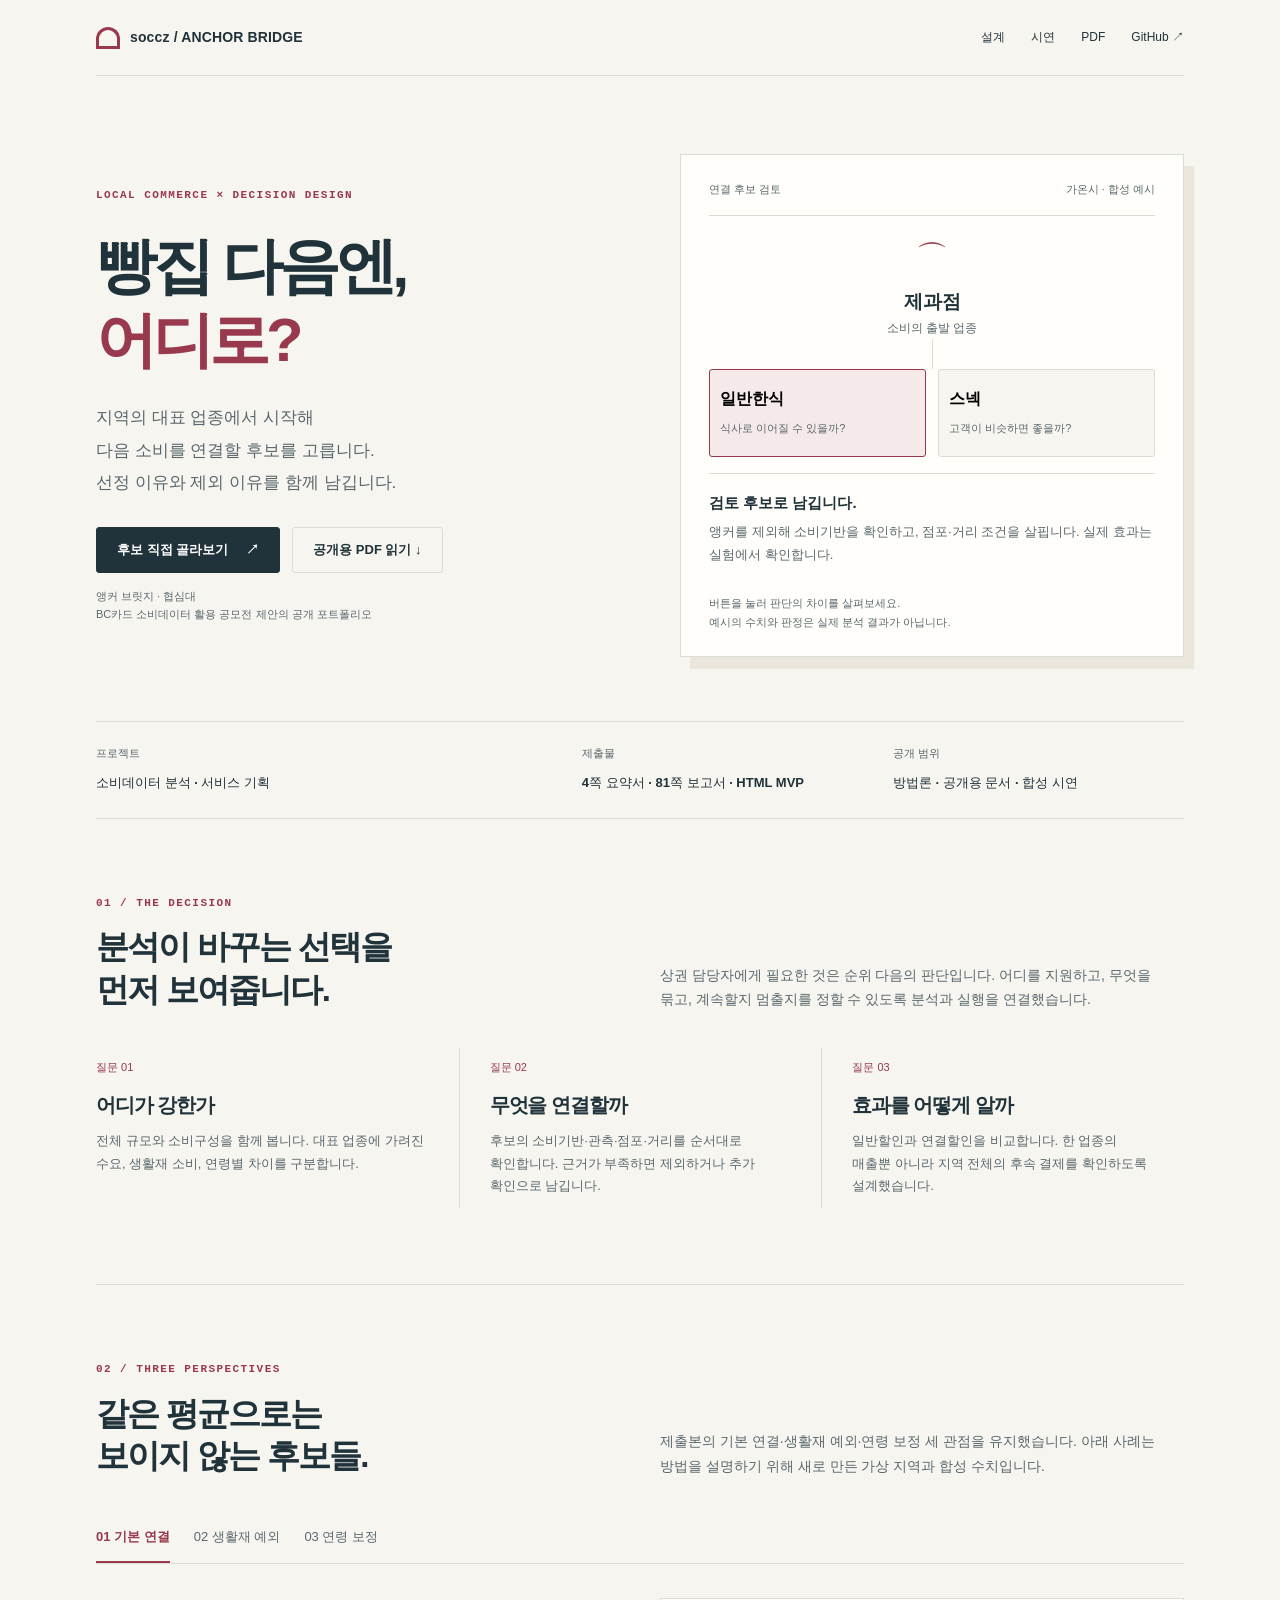
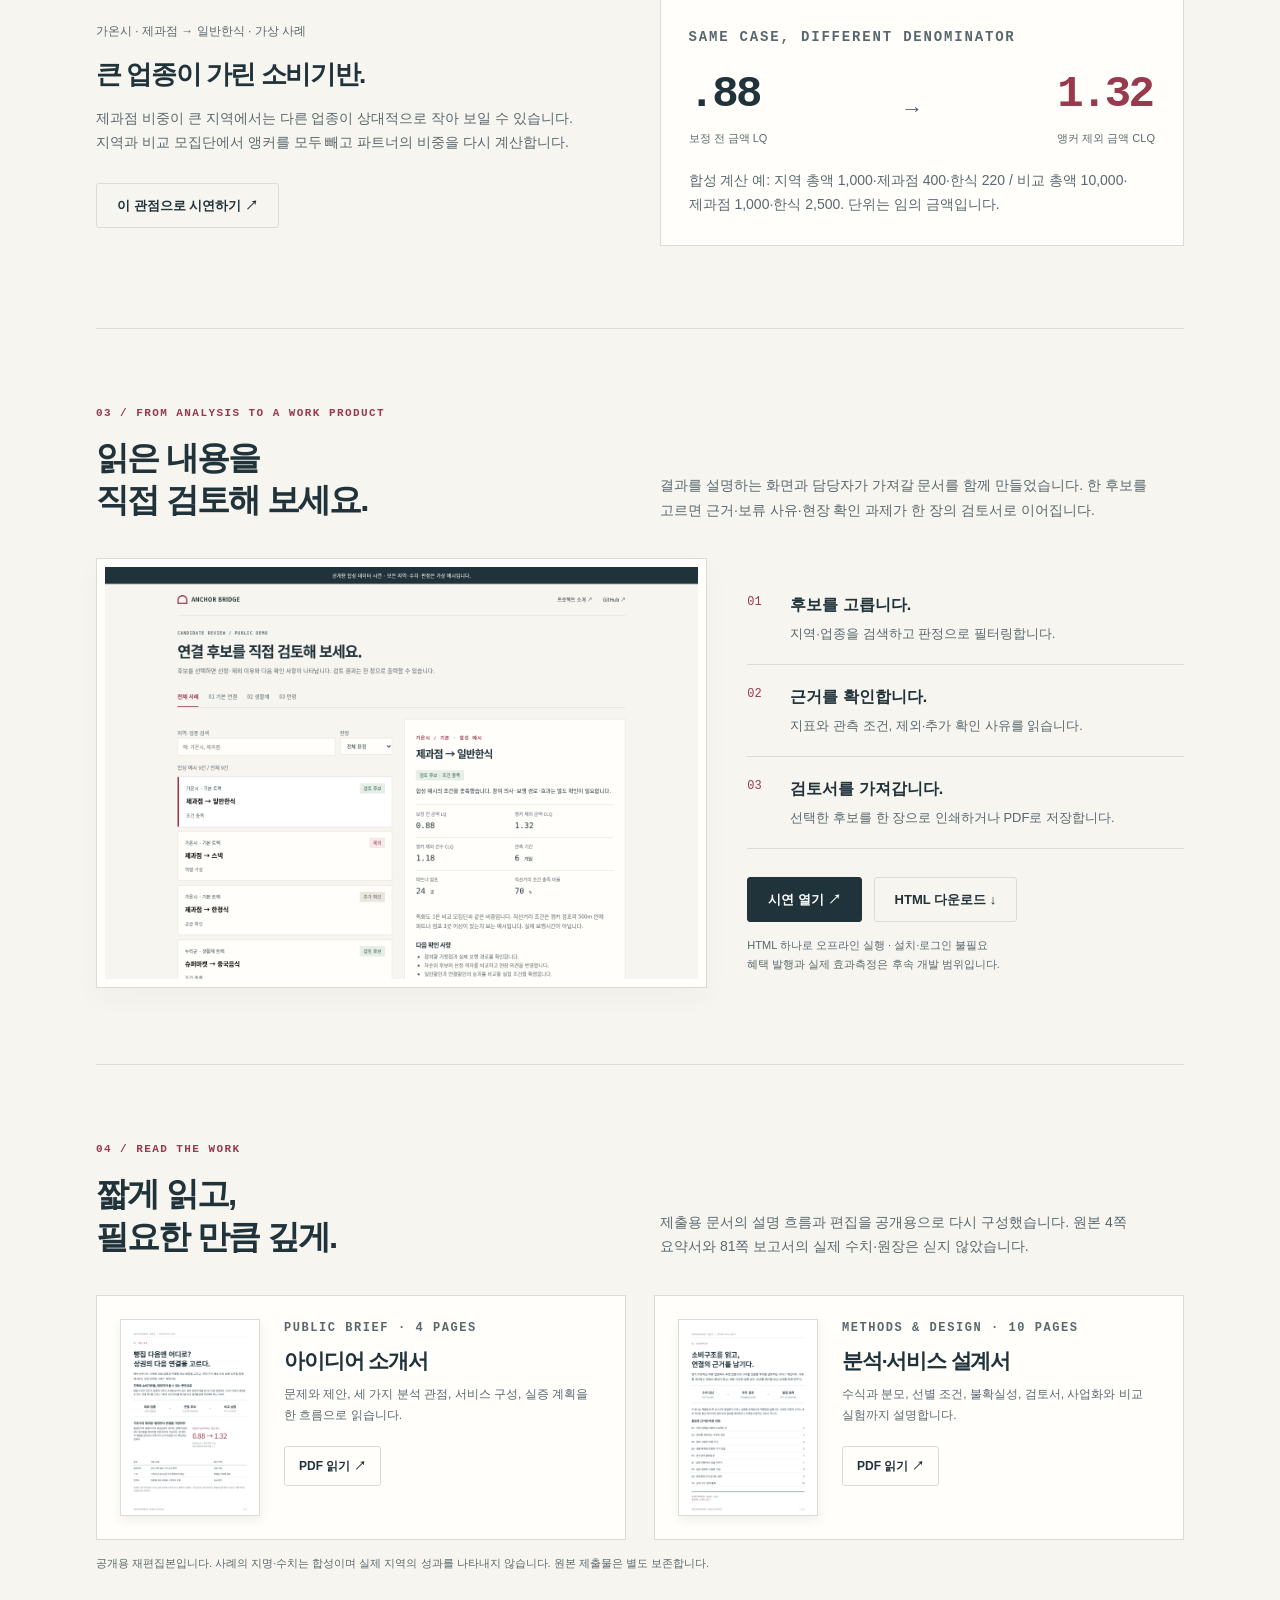
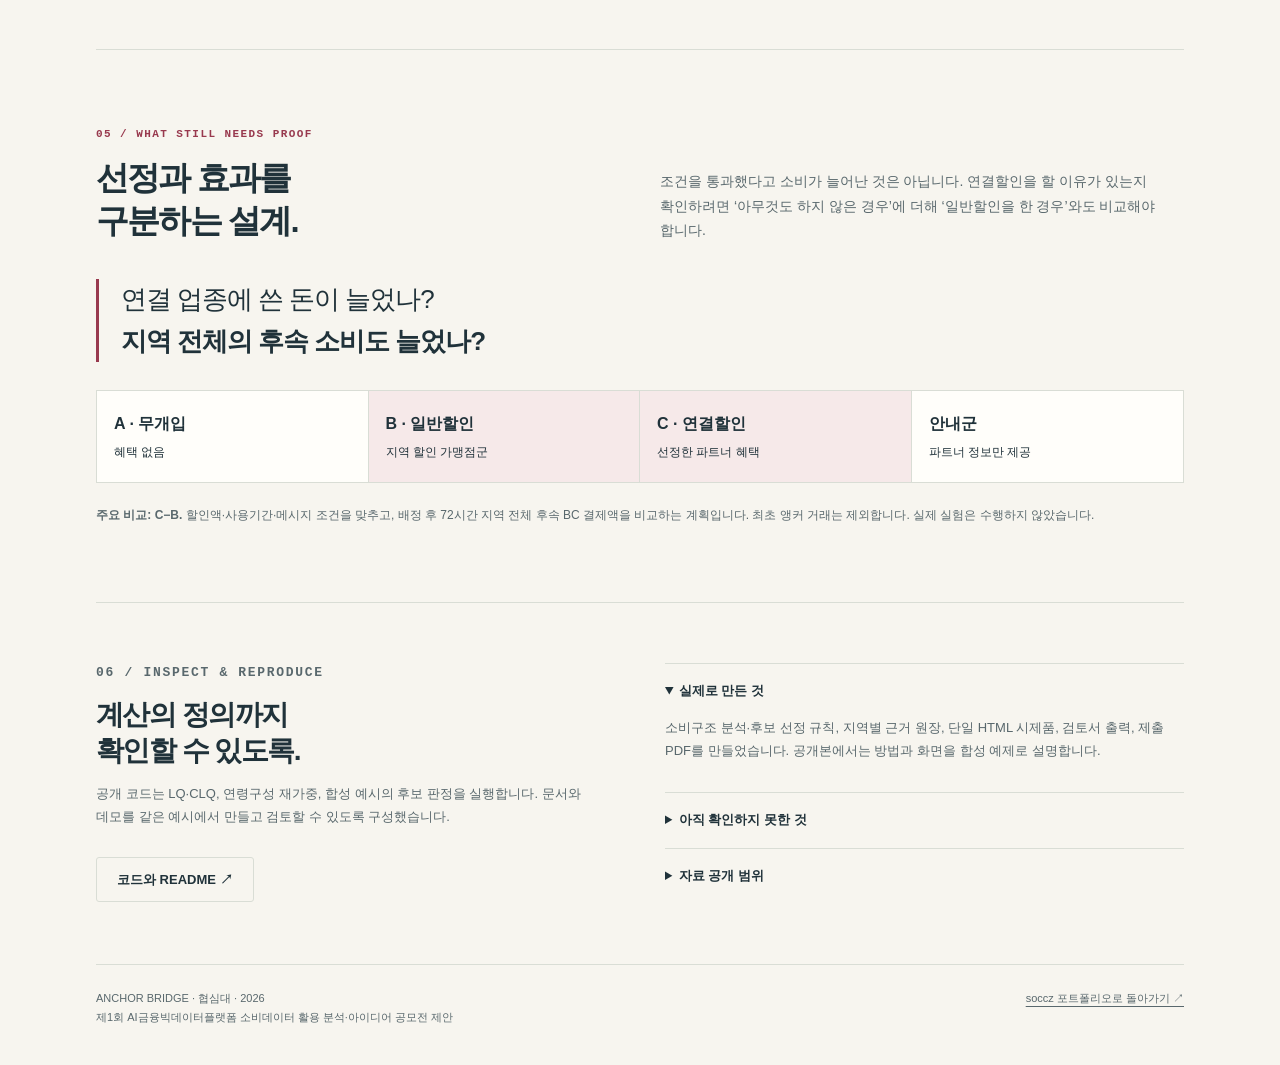
==== site/index.html @ c5832d78 "Publish Anchor Bridge public case study, documents and synthetic demo" ====
<!doctype html>
<html lang="ko"><head><meta charset="utf-8"><meta name="viewport" content="width=device-width,initial-scale=1"><meta name="description" content="앵커 브릿지 — 지역의 소비구조를 연결 후보와 검토 근거로 바꾸는 상권 마케팅 제안. 공개용 PDF, 합성 데이터 시연, 계산 코드를 함께 소개합니다."><meta property="og:title" content="빵집 다음엔 어디로? — 앵커 브릿지"><meta property="og:description" content="어디가 강한지에서, 무엇을 연결할지까지. 제안·방법론·직접 해보는 후보 검토."><meta property="og:image" content="https://soccz.github.io/projects/anchor-bridge/assets/og.png"><meta property="og:url" content="https://soccz.github.io/projects/anchor-bridge/"><meta property="og:type" content="website"><meta name="twitter:card" content="summary_large_image"><link rel="canonical" href="https://soccz.github.io/projects/anchor-bridge/"><link rel="stylesheet" href="styles.css"><title>앵커 브릿지 — 빵집 다음엔 어디로? | soccz</title></head><body>
<a class="skip" href="#main">본문으로 이동</a><div class="wrap"><header class="mast"><a class="brand" href="/"><span class="mark" aria-hidden="true"></span>soccz / ANCHOR BRIDGE</a><nav class="nav" aria-label="프로젝트 메뉴"><a class="wide" href="#approach">설계</a><a href="#experience">시연</a><a href="#documents">PDF</a><a href="https://github.com/soccz/anchor-bridge">GitHub ↗</a></nav></header>
<main id="main"><section class="hero" aria-labelledby="title"><div><p class="eyebrow">Local commerce × decision design</p><h1 id="title">빵집 다음엔,<br><span>어디로?</span></h1><p class="lead">지역의 대표 업종에서 시작해<br>다음 소비를 연결할 후보를 고릅니다.<br>선정 이유와 제외 이유를 함께 남깁니다.</p><div class="buttons"><a class="button" href="demo/">후보 직접 골라보기 <span aria-hidden="true">↗</span></a><a class="button light" href="#documents">공개용 PDF 읽기 ↓</a></div><p class="caption">앵커 브릿지 · 협심대<br>BC카드 소비데이터 활용 공모전 제안의 공개 포트폴리오</p></div>
<div class="hero-paper"><div class="paper-top"><span>연결 후보 검토</span><span>가온시 · 합성 예시</span></div><div class="origin"><div class="icon" aria-hidden="true">⌒</div><b>제과점</b><p class="small">소비의 출발 업종</p></div><div class="path-stem"></div><div class="choices" aria-label="연결 후보 선택"><button class="choice" type="button" data-choice="meal" aria-pressed="true"><strong>일반한식</strong><span>식사로 이어질 수 있을까?</span></button><button class="choice" type="button" data-choice="snack" aria-pressed="false"><strong>스넥</strong><span>고객이 비슷하면 좋을까?</span></button></div><div class="decision" id="hero-decision" aria-live="polite"><strong>검토 후보로 남깁니다.</strong><p>앵커를 제외해 소비기반을 확인하고, 점포·거리 조건을 살핍니다. 실제 효과는 실험에서 확인합니다.</p></div><p class="caption">버튼을 눌러 판단의 차이를 살펴보세요.<br>예시의 수치와 판정은 실제 분석 결과가 아닙니다.</p></div></section>
<div class="meta-strip"><div><span>프로젝트</span><b>소비데이터 분석 · 서비스 기획</b></div><div><span>제출물</span><b>4쪽 요약서 · 81쪽 보고서 · HTML MVP</b></div><div><span>공개 범위</span><b>방법론 · 공개용 문서 · 합성 시연</b></div></div>
<section class="section" id="approach"><div class="section-head"><div><p class="eyebrow">01 / The decision</p><h2>분석이 바꾸는 선택을<br>먼저 보여줍니다.</h2></div><p>상권 담당자에게 필요한 것은 순위 다음의 판단입니다. 어디를 지원하고, 무엇을 묶고, 계속할지 멈출지를 정할 수 있도록 분석과 실행을 연결했습니다.</p></div><div class="work-rows"><article><small>질문 01</small><h3>어디가 강한가</h3><p>전체 규모와 소비구성을 함께 봅니다. 대표 업종에 가려진 수요, 생활재 소비, 연령별 차이를 구분합니다.</p></article><article><small>질문 02</small><h3>무엇을 연결할까</h3><p>후보의 소비기반·관측·점포·거리를 순서대로 확인합니다. 근거가 부족하면 제외하거나 추가 확인으로 남깁니다.</p></article><article><small>질문 03</small><h3>효과를 어떻게 알까</h3><p>일반할인과 연결할인을 비교합니다. 한 업종의 매출뿐 아니라 지역 전체의 후속 결제를 확인하도록 설계했습니다.</p></article></div></section>
<section class="section" id="cases"><div class="section-head"><div><p class="eyebrow">02 / Three perspectives</p><h2>같은 평균으로는<br>보이지 않는 후보들.</h2></div><p>제출본의 기본 연결·생활재 예외·연령 보정 세 관점을 유지했습니다. 아래 사례는 방법을 설명하기 위해 새로 만든 가상 지역과 합성 수치입니다.</p></div><div class="case-tabs" aria-label="분석 관점"><button type="button" data-perspective="base" aria-pressed="true">01 기본 연결</button><button type="button" data-perspective="life" aria-pressed="false">02 생활재 예외</button><button type="button" data-perspective="age" aria-pressed="false">03 연령 보정</button></div><div class="case-panel" id="case-panel" aria-live="polite"></div><noscript><p>기본 연결은 앵커를 분모에서 제외해 파트너의 소비기반을 다시 확인합니다. 생활재 예외는 소비구성 차이를, 연령 보정은 전체 평균에서 가려진 수요를 별도로 검토합니다. 상세 내용은 공개용 PDF에서 읽을 수 있습니다.</p></noscript></section>
<section class="section" id="experience"><div class="section-head"><div><p class="eyebrow">03 / From analysis to a work product</p><h2>읽은 내용을<br>직접 검토해 보세요.</h2></div><p>결과를 설명하는 화면과 담당자가 가져갈 문서를 함께 만들었습니다. 한 후보를 고르면 근거·보류 사유·현장 확인 과제가 한 장의 검토서로 이어집니다.</p></div><div class="screen-layout"><a class="screen" href="demo/" aria-label="합성 데이터 후보 검토 시연 열기"><img src="assets/demo-preview.png" width="1440" height="1000" alt="합성 예시 가온시의 후보 목록과 일반한식 선정 근거를 나란히 보여 주는 실제 시연 화면" loading="lazy"></a><div><ol class="steps"><li><strong>후보를 고릅니다.</strong><span>지역·업종을 검색하고 판정으로 필터링합니다.</span></li><li><strong>근거를 확인합니다.</strong><span>지표와 관측 조건, 제외·추가 확인 사유를 읽습니다.</span></li><li><strong>검토서를 가져갑니다.</strong><span>선택한 후보를 한 장으로 인쇄하거나 PDF로 저장합니다.</span></li></ol><div class="buttons"><a class="button" href="demo/">시연 열기 ↗</a><a class="button light" href="demo/index.html" download="AnchorBridge_합성데모.html">HTML 다운로드 ↓</a></div><p class="caption">HTML 하나로 오프라인 실행 · 설치·로그인 불필요<br>혜택 발행과 실제 효과측정은 후속 개발 범위입니다.</p></div></div></section>
<section class="section" id="documents"><div class="section-head"><div><p class="eyebrow">04 / Read the work</p><h2>짧게 읽고,<br>필요한 만큼 깊게.</h2></div><p>제출용 문서의 설명 흐름과 편집을 공개용으로 다시 구성했습니다. 원본 4쪽 요약서와 81쪽 보고서의 실제 수치·원장은 싣지 않았습니다.</p></div><div class="documents"><article class="document"><a href="documents/AnchorBridge_Public_Brief.pdf" aria-label="공개 소개서 PDF 열기"><img src="assets/brief-cover.png" width="600" height="849" loading="lazy" alt="앵커 브릿지 공개 소개서 표지"></a><div><p class="eyebrow">Public brief · 4 pages</p><h3>아이디어 소개서</h3><p>문제와 제안, 세 가지 분석 관점, 서비스 구성, 실증 계획을 한 흐름으로 읽습니다.</p><a class="button light" href="documents/AnchorBridge_Public_Brief.pdf">PDF 읽기 ↗</a></div></article><article class="document"><a href="documents/AnchorBridge_Public_Methods.pdf" aria-label="공개 방법론 설명서 PDF 열기"><img src="assets/methods-cover.png" width="600" height="849" loading="lazy" alt="앵커 브릿지 공개 방법론 설명서 표지"></a><div><p class="eyebrow">Methods & design · 10 pages</p><h3>분석·서비스 설계서</h3><p>수식과 분모, 선별 조건, 불확실성, 검토서, 사업화와 비교 실험까지 설명합니다.</p><a class="button light" href="documents/AnchorBridge_Public_Methods.pdf">PDF 읽기 ↗</a></div></article></div><p class="caption">공개용 재편집본입니다. 사례의 지명·수치는 합성이며 실제 지역의 성과를 나타내지 않습니다. 원본 제출물은 별도 보존합니다.</p></section>
<section class="section" id="experiment"><div class="section-head"><div><p class="eyebrow">05 / What still needs proof</p><h2>선정과 효과를<br>구분하는 설계.</h2></div><p>조건을 통과했다고 소비가 늘어난 것은 아닙니다. 연결할인을 할 이유가 있는지 확인하려면 ‘아무것도 하지 않은 경우’에 더해 ‘일반할인을 한 경우’와도 비교해야 합니다.</p></div><p class="quote">연결 업종에 쓴 돈이 늘었나?<br><strong>지역 전체의 후속 소비도 늘었나?</strong></p><div class="experiment"><div><b>A · 무개입</b>혜택 없음</div><div class="focus"><b>B · 일반할인</b>지역 할인 가맹점군</div><div class="focus"><b>C · 연결할인</b>선정한 파트너 혜택</div><div><b>안내군</b>파트너 정보만 제공</div></div><p class="small"><b>주요 비교: C−B.</b> 할인액·사용기간·메시지 조건을 맞추고, 배정 후 72시간 지역 전체 후속 BC 결제액을 비교하는 계획입니다. 최초 앵커 거래는 제외합니다. 실제 실험은 수행하지 않았습니다.</p></section>
<section class="closing"><div><p class="eyebrow">06 / Inspect & reproduce</p><h2>계산의 정의까지<br>확인할 수 있도록.</h2><p>공개 코드는 LQ·CLQ, 연령구성 재가중, 합성 예시의 후보 판정을 실행합니다. 문서와 데모를 같은 예시에서 만들고 검토할 수 있도록 구성했습니다.</p><div class="buttons"><a class="button light" href="https://github.com/soccz/anchor-bridge">코드와 README ↗</a></div></div><div><details open><summary>실제로 만든 것</summary><p>소비구조 분석·후보 선정 규칙, 지역별 근거 원장, 단일 HTML 시제품, 검토서 출력, 제출 PDF를 만들었습니다. 공개본에서는 방법과 화면을 합성 예제로 설명합니다.</p></details><details><summary>아직 확인하지 못한 것</summary><p>개인 교차구매·실제 보행 동선·가맹점 참여·할인 효과는 확인하지 않았습니다. 지자체 도입과 BC 서비스 연동도 제안 단계입니다.</p></details><details><summary>자료 공개 범위</summary><p>공모전 제공 데이터의 재배포 제한에 따라 원자료·실제 파생 원장·원본 제출 PDF는 공개하지 않습니다. 공개 PDF와 데모의 가상 수치는 실제 자료에서 복사하거나 변형하지 않았습니다.</p><p><a href="https://abp.bccard.com/dataContest/dataContestDetailPage?contestNo=9000001">공모전 공식 안내 ↗</a></p></details></div></section></main><footer class="footer"><span>ANCHOR BRIDGE · 협심대 · 2026<br>제1회 AI금융빅데이터플랫폼 소비데이터 활용 분석·아이디어 공모전 제안</span><a href="/">soccz 포트폴리오로 돌아가기 ↗</a></footer></div>
<script>
'use strict';
document.querySelectorAll('[data-choice]').forEach(b=>b.addEventListener('click',()=>{document.querySelectorAll('[data-choice]').forEach(x=>x.setAttribute('aria-pressed',String(x===b)));document.getElementById('hero-decision').innerHTML=b.dataset.choice==='meal'?'<strong>검토 후보로 남깁니다.</strong><p>앵커를 제외해 소비기반을 확인하고, 점포·거리 조건을 살핍니다. 실제 효과는 실험에서 확인합니다.</p>':'<strong>비슷한 고객만으로는 부족합니다.</strong><p>이 합성 예시에서는 강한 역행을 가정해 제외합니다. 실제 분석에서는 불확실성과 다중비교도 함께 점검합니다.</p>';}));
const cases={base:{tag:'가온시 · 제과점 → 일반한식',title:'큰 업종이 가린 소비기반.',text:'제과점 비중이 큰 지역에서는 다른 업종이 상대적으로 작아 보일 수 있습니다. 지역과 비교 모집단에서 앵커를 모두 빼고 파트너의 비중을 다시 계산합니다.',before:'.88',after:'1.32',from:'보정 전 금액 LQ',to:'앵커 제외 금액 CLQ',note:'합성 계산 예: 지역 총액 1,000·제과점 400·한식 220 / 비교 총액 10,000·제과점 1,000·한식 2,500. 단위는 임의 금액입니다.',route:'가온시'},life:{tag:'누리군 · 생활재 예외',title:'생활 소비도 출발점이 될 수 있습니다.',text:'목적형 소비와 생활재 소비는 역할이 다릅니다. 기본 앵커에서 제외한 생활재도 소비구성의 차이가 있는지 따로 확인하되, 후보의 공급·거리 조건은 그대로 적용합니다.',before:'일괄 제외',after:'별도 검토',from:'기본 앵커 규칙',to:'소비구성 확인 후',note:'집단 간 차이를 비교할 때 연령구성을 맞춰 봅니다. 지표로 개인의 국적·거주·직업을 추정하지 않습니다.',route:'누리군'},age:{tag:'다온시 · 스넥 → 제과점',title:'전체 평균에서 연령별 수요로.',text:'전체에서 자격이 없던 업종도 특정 연령 조건에서는 달라질 수 있습니다. 기본 후보를 덮어쓰지 않고, 별도 연령 실험과 현장 확인 대상으로 남깁니다.',before:'.80',after:'1.20',from:'전 연령 금액 CLQ',to:'별도 연령 금액 CLQ',note:'합성 예시입니다. 연령별 건수 조건도 확인하며 제과점의 점포·거리는 미확인으로 남겨 둡니다.',route:'다온시'}};
function showCase(key){const c=cases[key];document.getElementById('case-panel').innerHTML=`<div><span class="small">${c.tag} · 가상 사례</span><h3>${c.title}</h3><p>${c.text}</p><div class="buttons"><a class="button light" href="demo/?case=${encodeURIComponent(c.route)}">이 관점으로 시연하기 ↗</a></div></div><div class="case-graphic"><p class="eyebrow">${key==='life'?'A separate review':'Same case, different denominator'}</p><div class="metric-pair"><div><b style="${key==='life'?'font-size:27px':''}">${c.before}</b><span>${c.from}</span></div><span class="arrow">→</span><div><b class="accent" style="${key==='life'?'font-size:27px':''}">${c.after}</b><span>${c.to}</span></div></div><p class="caption">${c.note}</p></div>`;}
document.querySelectorAll('[data-perspective]').forEach(b=>b.addEventListener('click',()=>{document.querySelectorAll('[data-perspective]').forEach(x=>x.setAttribute('aria-pressed',String(x===b)));showCase(b.dataset.perspective);}));showCase('base');
</script></body></html>
---- site/styles.css ----
@charset "UTF-8";
:root{--paper:#f7f5ef;--white:#fffefa;--ink:#20323a;--muted:#59686d;--line:#d9ddd5;--red:#98394e;--red-light:#f6e9e9;--green:#276451;--green-light:#e7eee7;--sand:#eae6db;--max:1160px}
*{box-sizing:border-box}html{scroll-behavior:smooth;scroll-padding-top:90px}body{margin:0;background:var(--paper);color:var(--ink);font-family:"Noto Sans KR","Noto Sans CJK KR",-apple-system,BlinkMacSystemFont,"Segoe UI",sans-serif;line-height:1.75;word-break:keep-all}a{color:inherit;text-underline-offset:4px}button,input,select{font:inherit}button,a,input,select{touch-action:manipulation}button{cursor:pointer}button:focus-visible,a:focus-visible,input:focus-visible,select:focus-visible{outline:3px solid var(--red);outline-offset:5px}button:disabled{cursor:default}img{max-width:100%;height:auto;display:block}h1,h2,h3,p{margin:0}h1,h2,h3{line-height:1.3;font-weight:650;letter-spacing:-.055em}p+p{margin-top:1em}.wrap{max-width:var(--max);margin:0 auto;padding:0 36px}.skip{position:fixed;left:12px;top:-80px;background:var(--ink);color:white;padding:12px 20px;z-index:99}.skip:focus{top:12px}.mast{height:76px;border-bottom:1px solid var(--line);display:flex;align-items:center;justify-content:space-between;gap:24px}.brand{text-decoration:none;font-size:14px;font-weight:700;letter-spacing:.01em;display:flex;gap:10px;align-items:center}.mark{width:24px;height:22px;display:inline-block;border-left:3px solid var(--red);border-right:3px solid var(--red);border-top:3px solid var(--red);border-radius:14px 14px 0 0;position:relative}.mark:after{content:"";position:absolute;bottom:0;width:100%;border-bottom:3px solid var(--red)}.nav{display:flex;gap:26px;align-items:center;font-size:12px}.nav a{text-decoration:none}.nav a:hover{color:var(--red)}.eyebrow{font:600 11px/1.5 ui-monospace,monospace;letter-spacing:.13em;color:var(--red);text-transform:uppercase}.hero{padding:78px 0 64px;display:grid;grid-template-columns:1.03fr 1fr;gap:65px;align-items:center}.hero h1{font-size:clamp(40px,4.8vw,65px);margin:25px 0 26px;line-height:1.2;letter-spacing:-.07em}.hero h1 span{color:var(--red)}.lead{font-size:17px;line-height:1.9;color:var(--muted);max-width:530px}.buttons{display:flex;gap:12px;align-items:center;flex-wrap:wrap;margin-top:28px}.button{display:inline-flex;gap:18px;align-items:center;justify-content:center;border:1px solid var(--ink);background:var(--ink);color:#fff;padding:12px 20px;border-radius:3px;text-decoration:none;font-size:13px;font-weight:600;line-height:1.5}.button:hover{background:var(--red);border-color:var(--red);color:#fff}.button.light{background:transparent;color:var(--ink);border-color:var(--line)}.button.light:hover{border-color:var(--ink)}.caption{color:var(--muted);font-size:11px;line-height:1.7;margin-top:14px}.hero-paper{background:var(--white);border:1px solid var(--line);padding:25px 28px;box-shadow:10px 12px 0 var(--sand)}.paper-top{display:flex;justify-content:space-between;gap:15px;font-size:11px;border-bottom:1px solid var(--line);padding-bottom:16px;color:var(--muted)}.origin{margin:22px 0 0;text-align:center}.origin .icon{font-size:32px;line-height:1.2;color:var(--red);margin-bottom:8px}.origin b{font-size:19px}.path-stem{width:1px;height:30px;background:var(--line);margin:auto}.choices{display:grid;grid-template-columns:1fr 1fr;gap:12px}.choice{background:var(--paper);border:1px solid var(--line);padding:15px 10px;text-align:left;border-radius:3px}.choice strong{display:block;font-size:16px}.choice span{font-size:11px;color:var(--muted)}.choice[aria-pressed=true]{border-color:var(--red);background:var(--red-light)}.decision{margin-top:16px;padding-top:16px;border-top:1px solid var(--line);min-height:107px;font-size:13px}.decision strong{display:block;margin-bottom:5px;font-size:15px}.decision p{color:var(--muted)}.meta-strip{border-top:1px solid var(--line);border-bottom:1px solid var(--line);padding:22px 0;display:grid;grid-template-columns:1.6fr 1fr 1fr;gap:20px}.meta-strip span{display:block;color:var(--muted);font-size:11px;margin-bottom:4px}.meta-strip b{font-size:13px;font-weight:550}.section{padding:76px 0;border-bottom:1px solid var(--line)}.section-head{display:grid;grid-template-columns:1fr 1fr;gap:40px;margin-bottom:36px;align-items:end}.section-head h2{font-size:33px;margin-top:15px}.section-head>p{font-size:14px;color:var(--muted)}.work-rows{display:grid;grid-template-columns:repeat(3,1fr);gap:0}.work-rows article{padding:4px 30px 10px;border-left:1px solid var(--line)}.work-rows article:first-child{padding-left:0;border-left:0}.work-rows small{font-size:11px;color:var(--red)}.work-rows h3{font-size:20px;margin:12px 0}.work-rows p{font-size:13px;color:var(--muted)}.case-tabs{display:flex;gap:24px;border-bottom:1px solid var(--line);margin-bottom:28px}.case-tabs button{background:none;border:0;border-bottom:2px solid transparent;padding:12px 0;color:var(--muted);font-size:13px}.case-tabs button[aria-pressed=true]{border-bottom-color:var(--red);color:var(--red);font-weight:700}.case-panel{display:grid;grid-template-columns:1fr 1.05fr;gap:64px;align-items:center;min-height:260px}.case-panel h3{font-size:26px;margin:14px 0}.case-panel p{font-size:14px;color:var(--muted)}.case-graphic{background:var(--white);border:1px solid var(--line);padding:28px}.metric-pair{display:flex;align-items:center;justify-content:space-between;gap:15px;margin:18px 0}.metric-pair b{display:block;font-family:ui-monospace,monospace;font-size:44px;line-height:1.3;letter-spacing:-.06em}.metric-pair span{font-size:11px;color:var(--muted)}.metric-pair .arrow{font-size:22px;color:var(--muted)}.accent{color:var(--red)}.small{font-size:12px;color:var(--muted)}.screen-layout{display:grid;grid-template-columns:1.4fr 1fr;gap:40px;align-items:center}.screen{border:1px solid var(--line);padding:8px;background:var(--white);box-shadow:0 10px 25px #20323a08}.screen img{width:100%}.steps{list-style:none;padding:0;margin:0;counter-reset:item}.steps li{position:relative;padding:18px 0 18px 43px;border-bottom:1px solid var(--line);counter-increment:item;font-size:13px}.steps li:before{content:"0" counter(item);position:absolute;left:0;top:19px;color:var(--red);font:12px/1.7 ui-monospace,monospace}.steps strong{display:block;font-size:16px;margin-bottom:4px}.steps span{color:var(--muted)}.documents{display:grid;grid-template-columns:1fr 1fr;gap:28px}.document{display:grid;grid-template-columns:140px 1fr;gap:24px;background:var(--white);border:1px solid var(--line);padding:23px;align-items:start}.document img{box-shadow:1px 4px 10px #20323a14;border:1px solid var(--line)}.document h3{font-size:21px;margin:10px 0}.document p{font-size:12px;color:var(--muted)}.document .button{font-size:12px;margin-top:20px;padding:10px 14px}.quote{font-size:26px;line-height:1.6;letter-spacing:-.04em;padding-left:22px;border-left:3px solid var(--red);max-width:830px}.experiment{display:grid;grid-template-columns:repeat(4,1fr);margin:28px 0 22px;border:1px solid var(--line)}.experiment>div{padding:19px 17px;border-right:1px solid var(--line);background:var(--white);font-size:12px}.experiment>div:last-child{border-right:0}.experiment b{display:block;font-size:16px;margin-bottom:4px}.experiment .focus{background:var(--red-light)}.closing{display:grid;grid-template-columns:1fr 1fr;gap:50px;padding:60px 0}.closing h2{font-size:28px;margin:14px 0}.closing p{font-size:13px;color:var(--muted)}.footer{border-top:1px solid var(--line);padding:24px 0 38px;display:flex;justify-content:space-between;gap:25px;font-size:11px;color:var(--muted)}details{border-top:1px solid var(--line);padding:16px 0;font-size:13px}summary{cursor:pointer;font-weight:600}details p,details ul{margin:14px 0;color:var(--muted)}.badge{display:inline-block;padding:3px 9px;border-radius:2px;font-size:11px;background:var(--sand);color:var(--muted);white-space:nowrap}.badge.pass{background:var(--green-light);color:var(--green)}.badge.fail{background:var(--red-light);color:var(--red)}.banner{background:var(--ink);color:#fff;padding:10px 18px;text-align:center;font-size:12px}.demo-title{padding:36px 0 28px}.demo-title h1{font-size:36px;margin:12px 0}.demo-title>p{font-size:14px;color:var(--muted)}.demo-title .eyebrow{font-size:10px}.demo-body{display:grid;grid-template-columns:1fr 1.03fr;gap:28px;padding-bottom:50px;align-items:start}.filters{display:grid;grid-template-columns:1fr 128px;gap:10px;margin:18px 0}.filters input,.filters select{min-width:0;width:100%;background:var(--white);border:1px solid var(--line);padding:10px 12px;font-size:12px;border-radius:3px;color:var(--ink)}.result-count{font-size:12px;color:var(--muted);margin-bottom:12px}.record{width:100%;display:block;text-align:left;border:1px solid var(--line);background:var(--white);padding:15px 17px;margin-bottom:10px;border-radius:3px}.record[aria-pressed=true]{border-left:4px solid var(--red);background:#fff}.record-head{display:flex;justify-content:space-between;align-items:center;gap:12px}.record strong{display:block;font-size:15px;margin:5px 0}.record small{color:var(--muted);font-size:11px}.record .region{font-size:11px;font-weight:500;color:var(--muted)}.detail{position:sticky;top:24px;background:var(--white);border:1px solid var(--line);padding:28px}.detail h2{font-size:25px;margin:10px 0 20px}.detail dl{display:grid;grid-template-columns:1fr 1fr;gap:0;margin:22px 0}.detail dl>div{border-top:1px solid var(--line);padding:12px 0}.detail dt{font-size:11px;color:var(--muted)}.detail dd{margin:2px 0 0;font-family:ui-monospace,monospace;font-size:19px}.detail dd small{font-size:11px;font-family:inherit}.detail p{font-size:13px}.detail h3{font-size:15px;margin:24px 0 9px}.detail ul{font-size:12px;color:var(--muted);padding-left:20px;margin:0}.notice{padding:13px 16px;background:var(--paper);border-left:2px solid var(--red);font-size:12px;color:var(--muted)}.empty{padding:25px 10px;font-size:13px}.review-dialog{width:min(720px,calc(100% - 24px));max-height:90vh;border:1px solid var(--line);padding:0;background:var(--white);color:var(--ink)}.review-dialog::backdrop{background:#20323a80}.dialog-actions{display:flex;gap:10px;justify-content:flex-end;padding:14px 20px;background:var(--paper);border-bottom:1px solid var(--line);position:sticky;top:0}.review-content{padding:28px 34px}.review-content h2{font-size:27px;margin:15px 0}.review-content h3{font-size:16px;margin:22px 0 8px}.review-content p,.review-content li{font-size:13px}.review-content table{width:100%;border-collapse:collapse;font-size:12px;margin:18px 0}.review-content td{border-bottom:1px solid var(--line);padding:9px}.review-content td:first-child{color:var(--muted);width:42%}.review-content ul{padding-left:20px}body:has(dialog[open]){overflow:hidden}[hidden]{display:none!important}
@media(max-width:900px){.wrap{padding:0 24px}.hero{gap:30px;padding-top:48px}.hero h1{font-size:48px}.hero-paper{padding:20px}.document{grid-template-columns:90px 1fr;gap:18px;padding:18px}.section-head{gap:25px}.case-panel{gap:28px}.work-rows article{padding-right:18px;padding-left:18px}.demo-body{gap:18px}.detail{padding:20px}.screen-layout{grid-template-columns:1.2fr 1fr;gap:24px}}
@media(max-width:640px){.wrap{padding:0 20px}.mast{height:65px}.nav{gap:17px}.nav .wide{display:none}.brand{font-size:12px}.hero{grid-template-columns:1fr;gap:30px;padding:40px 0 36px}.hero h1{font-size:48px;margin-top:20px}.hero-paper{max-width:460px;box-shadow:6px 7px 0 var(--sand)}.lead{font-size:15px}.buttons{margin-top:24px}.meta-strip{grid-template-columns:1fr;gap:13px;padding:20px 0}.meta-strip>div{display:grid;grid-template-columns:75px 1fr;gap:8px}.section{padding:46px 0}.section-head{grid-template-columns:1fr;gap:18px;margin-bottom:25px}.section-head h2{font-size:29px}.work-rows{grid-template-columns:1fr;gap:20px}.work-rows article,.work-rows article:first-child{padding:0 0 20px;border-left:0;border-bottom:1px solid var(--line)}.work-rows article:last-child{border-bottom:0}.case-tabs{gap:20px}.case-panel,.screen-layout{grid-template-columns:1fr;gap:23px}.case-panel{min-height:0}.case-graphic{padding:22px}.documents{grid-template-columns:1fr;gap:18px}.document{grid-template-columns:100px 1fr;gap:20px;padding:20px}.experiment{grid-template-columns:1fr 1fr}.experiment>div{border-bottom:1px solid var(--line)}.experiment>div:nth-child(2){border-right:0}.experiment>div:nth-child(n+3){border-bottom:0}.quote{font-size:22px}.closing{grid-template-columns:1fr;gap:25px;padding:42px 0}.footer{flex-direction:column;gap:10px}.demo-title h1{font-size:29px}.demo-body{grid-template-columns:1fr;gap:24px}.detail{position:static}.case-tabs button{font-size:12px}.review-content{padding:24px}.banner{font-size:11px}.demo-title{padding-top:27px}}
@media(prefers-reduced-motion:reduce){html{scroll-behavior:auto}*{transition:none!important;animation:none!important}}
@media print{body{background:#fff}body.print-review>*{display:none!important}body.print-review>dialog[open]{display:block!important;position:static;width:100%;max-width:none;max-height:none;margin:0;padding:0;border:0;overflow:visible}body.print-review{overflow:visible}.dialog-actions{display:none}.review-content{padding:0}.review-content h2{font-size:24px}.review-content p,.review-content li{font-size:10pt}.review-content table{font-size:10pt}.review-content tr{break-inside:avoid}@page{size:A4;margin:18mm}}
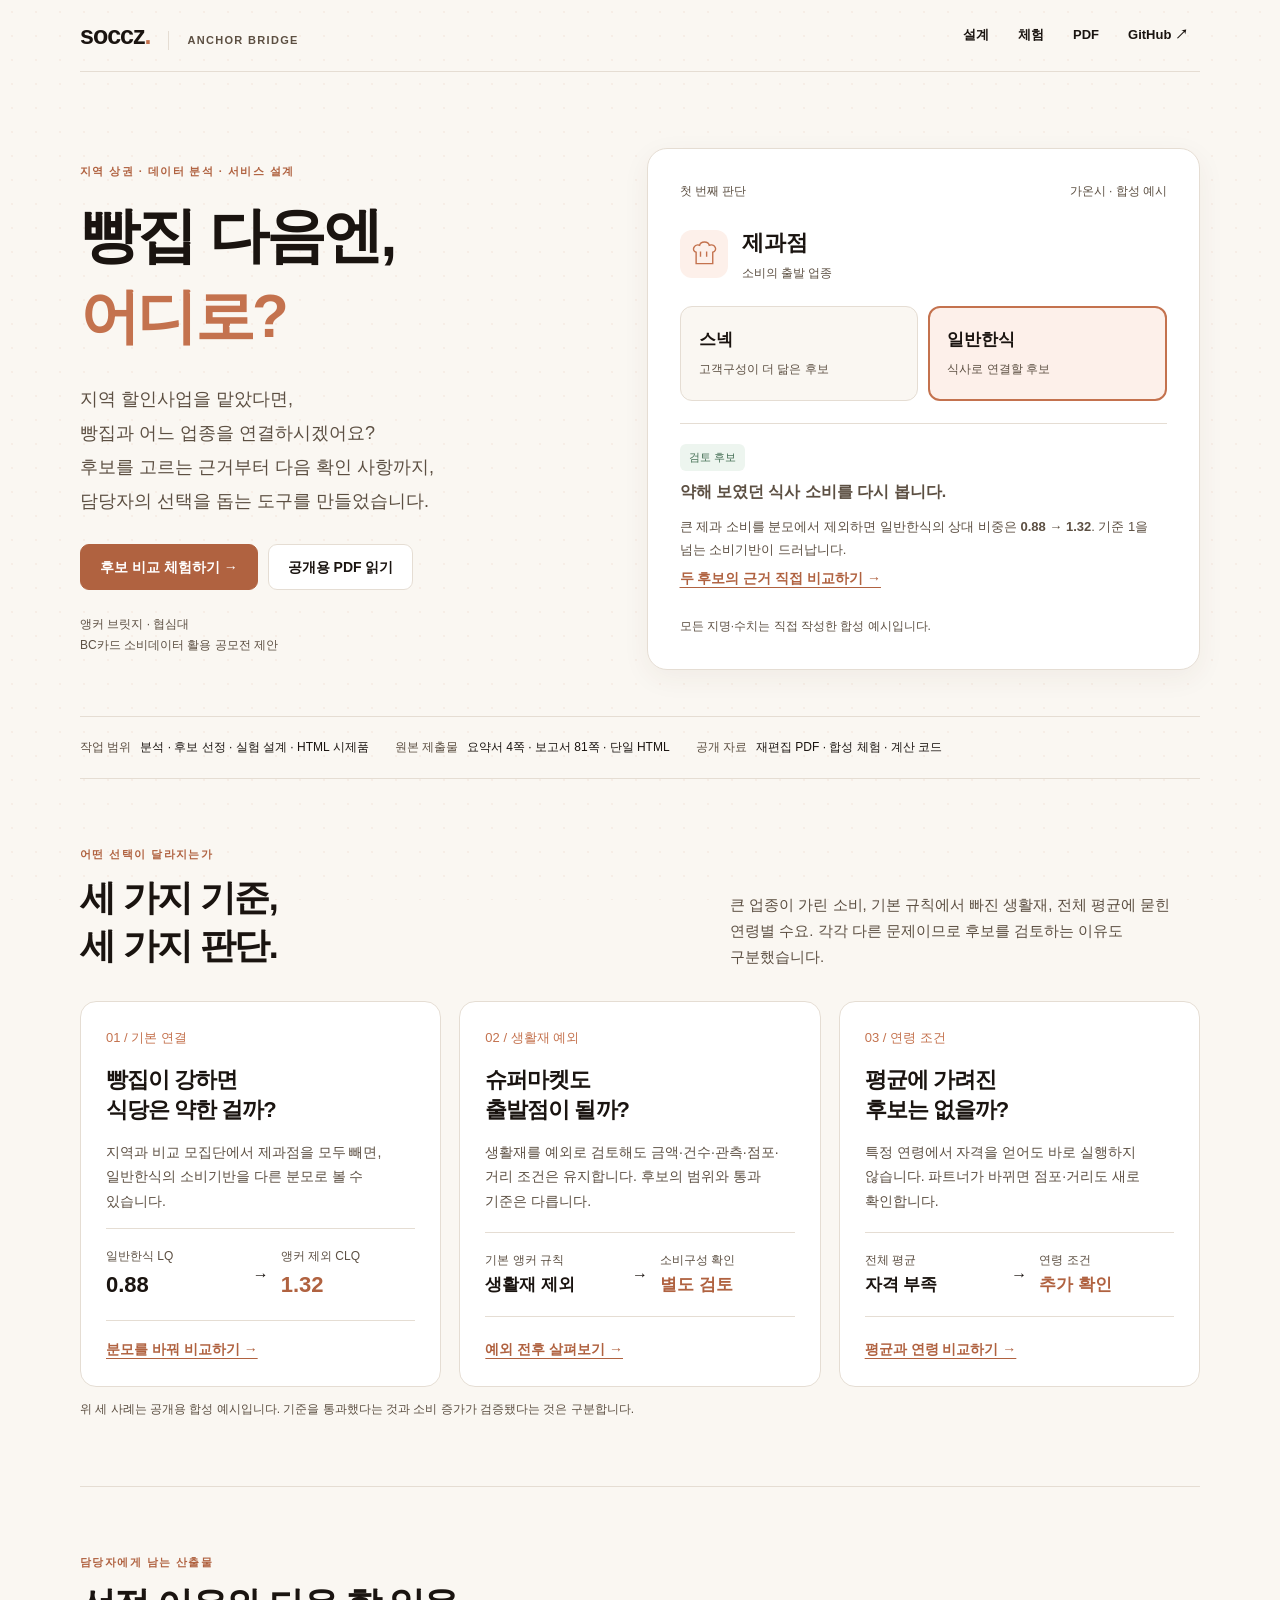
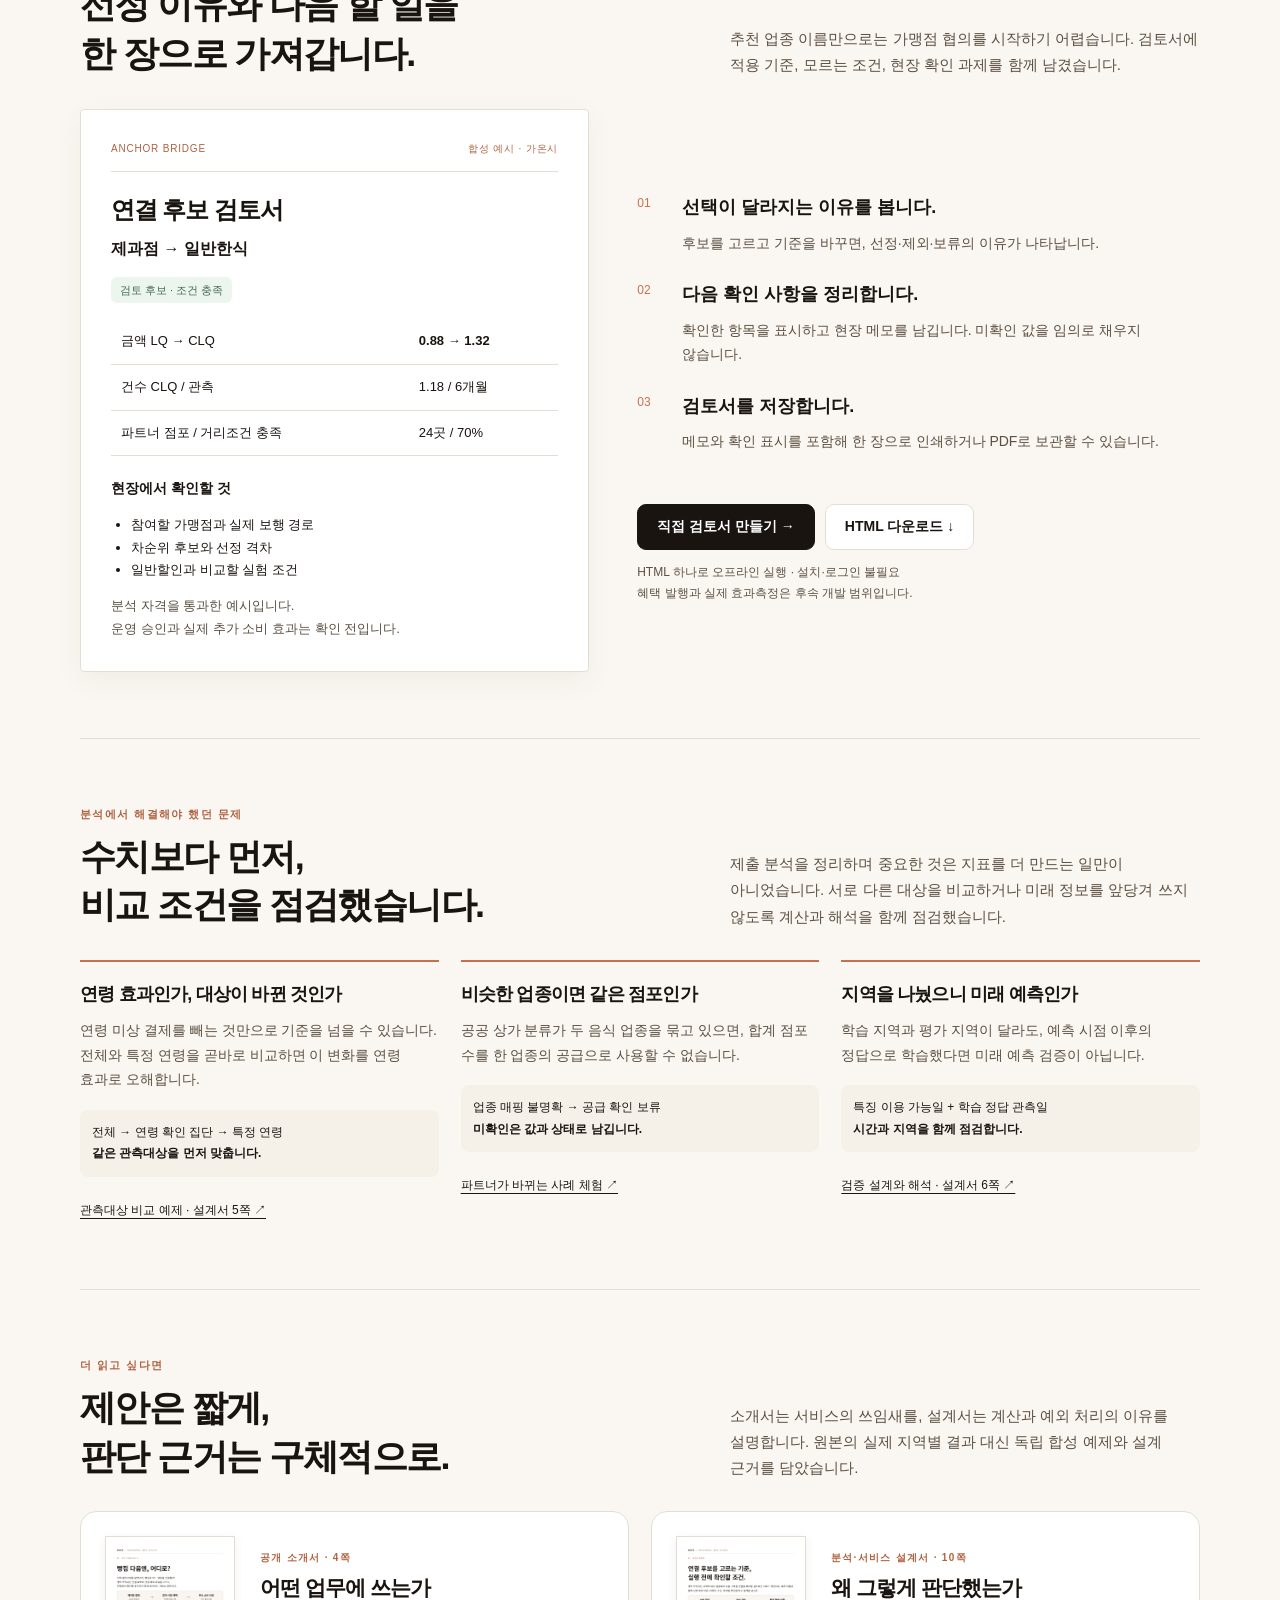
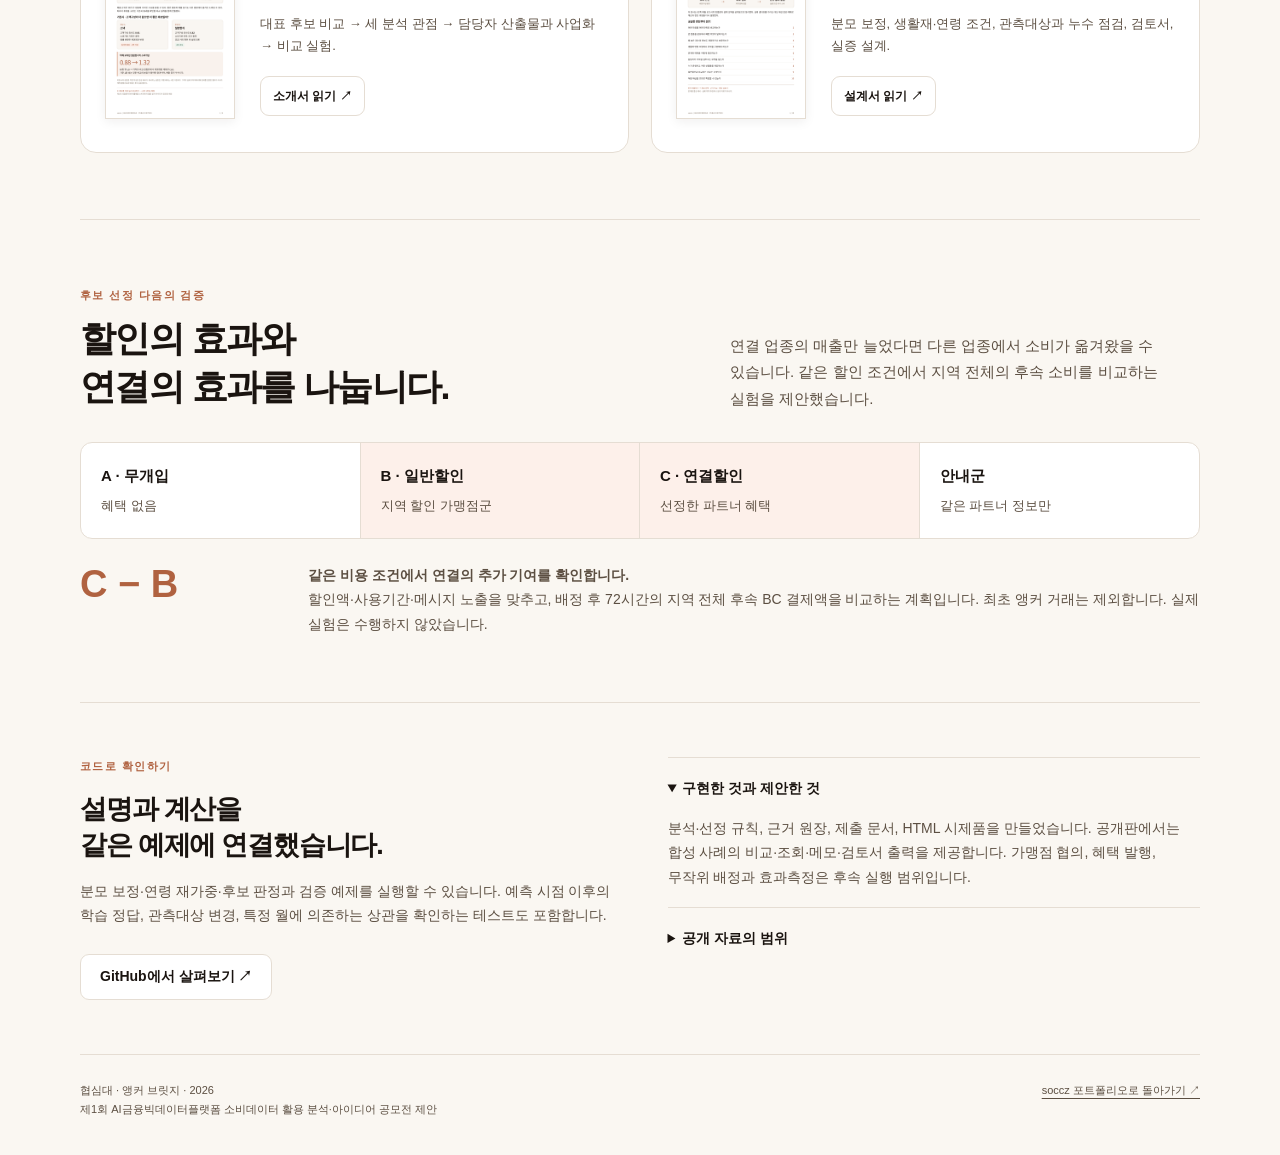
==== commit 66700b77: "Rebuild public walkthrough around candidate decisions and field reviews" ====
--- a/site/index.html
+++ b/site/index.html
@@ -1,19 +1,19 @@
 <!doctype html>
-<html lang="ko"><head><meta charset="utf-8"><meta name="viewport" content="width=device-width,initial-scale=1"><meta name="description" content="앵커 브릿지 — 지역의 소비구조를 연결 후보와 검토 근거로 바꾸는 상권 마케팅 제안. 공개용 PDF, 합성 데이터 시연, 계산 코드를 함께 소개합니다."><meta property="og:title" content="빵집 다음엔 어디로? — 앵커 브릿지"><meta property="og:description" content="어디가 강한지에서, 무엇을 연결할지까지. 제안·방법론·직접 해보는 후보 검토."><meta property="og:image" content="https://soccz.github.io/projects/anchor-bridge/assets/og.png"><meta property="og:url" content="https://soccz.github.io/projects/anchor-bridge/"><meta property="og:type" content="website"><meta name="twitter:card" content="summary_large_image"><link rel="canonical" href="https://soccz.github.io/projects/anchor-bridge/"><link rel="stylesheet" href="styles.css"><title>앵커 브릿지 — 빵집 다음엔 어디로? | soccz</title></head><body>
-<a class="skip" href="#main">본문으로 이동</a><div class="wrap"><header class="mast"><a class="brand" href="/"><span class="mark" aria-hidden="true"></span>soccz / ANCHOR BRIDGE</a><nav class="nav" aria-label="프로젝트 메뉴"><a class="wide" href="#approach">설계</a><a href="#experience">시연</a><a href="#documents">PDF</a><a href="https://github.com/soccz/anchor-bridge">GitHub ↗</a></nav></header>
-<main id="main"><section class="hero" aria-labelledby="title"><div><p class="eyebrow">Local commerce × decision design</p><h1 id="title">빵집 다음엔,<br><span>어디로?</span></h1><p class="lead">지역의 대표 업종에서 시작해<br>다음 소비를 연결할 후보를 고릅니다.<br>선정 이유와 제외 이유를 함께 남깁니다.</p><div class="buttons"><a class="button" href="demo/">후보 직접 골라보기 <span aria-hidden="true">↗</span></a><a class="button light" href="#documents">공개용 PDF 읽기 ↓</a></div><p class="caption">앵커 브릿지 · 협심대<br>BC카드 소비데이터 활용 공모전 제안의 공개 포트폴리오</p></div>
-<div class="hero-paper"><div class="paper-top"><span>연결 후보 검토</span><span>가온시 · 합성 예시</span></div><div class="origin"><div class="icon" aria-hidden="true">⌒</div><b>제과점</b><p class="small">소비의 출발 업종</p></div><div class="path-stem"></div><div class="choices" aria-label="연결 후보 선택"><button class="choice" type="button" data-choice="meal" aria-pressed="true"><strong>일반한식</strong><span>식사로 이어질 수 있을까?</span></button><button class="choice" type="button" data-choice="snack" aria-pressed="false"><strong>스넥</strong><span>고객이 비슷하면 좋을까?</span></button></div><div class="decision" id="hero-decision" aria-live="polite"><strong>검토 후보로 남깁니다.</strong><p>앵커를 제외해 소비기반을 확인하고, 점포·거리 조건을 살핍니다. 실제 효과는 실험에서 확인합니다.</p></div><p class="caption">버튼을 눌러 판단의 차이를 살펴보세요.<br>예시의 수치와 판정은 실제 분석 결과가 아닙니다.</p></div></section>
-<div class="meta-strip"><div><span>프로젝트</span><b>소비데이터 분석 · 서비스 기획</b></div><div><span>제출물</span><b>4쪽 요약서 · 81쪽 보고서 · HTML MVP</b></div><div><span>공개 범위</span><b>방법론 · 공개용 문서 · 합성 시연</b></div></div>
-<section class="section" id="approach"><div class="section-head"><div><p class="eyebrow">01 / The decision</p><h2>분석이 바꾸는 선택을<br>먼저 보여줍니다.</h2></div><p>상권 담당자에게 필요한 것은 순위 다음의 판단입니다. 어디를 지원하고, 무엇을 묶고, 계속할지 멈출지를 정할 수 있도록 분석과 실행을 연결했습니다.</p></div><div class="work-rows"><article><small>질문 01</small><h3>어디가 강한가</h3><p>전체 규모와 소비구성을 함께 봅니다. 대표 업종에 가려진 수요, 생활재 소비, 연령별 차이를 구분합니다.</p></article><article><small>질문 02</small><h3>무엇을 연결할까</h3><p>후보의 소비기반·관측·점포·거리를 순서대로 확인합니다. 근거가 부족하면 제외하거나 추가 확인으로 남깁니다.</p></article><article><small>질문 03</small><h3>효과를 어떻게 알까</h3><p>일반할인과 연결할인을 비교합니다. 한 업종의 매출뿐 아니라 지역 전체의 후속 결제를 확인하도록 설계했습니다.</p></article></div></section>
-<section class="section" id="cases"><div class="section-head"><div><p class="eyebrow">02 / Three perspectives</p><h2>같은 평균으로는<br>보이지 않는 후보들.</h2></div><p>제출본의 기본 연결·생활재 예외·연령 보정 세 관점을 유지했습니다. 아래 사례는 방법을 설명하기 위해 새로 만든 가상 지역과 합성 수치입니다.</p></div><div class="case-tabs" aria-label="분석 관점"><button type="button" data-perspective="base" aria-pressed="true">01 기본 연결</button><button type="button" data-perspective="life" aria-pressed="false">02 생활재 예외</button><button type="button" data-perspective="age" aria-pressed="false">03 연령 보정</button></div><div class="case-panel" id="case-panel" aria-live="polite"></div><noscript><p>기본 연결은 앵커를 분모에서 제외해 파트너의 소비기반을 다시 확인합니다. 생활재 예외는 소비구성 차이를, 연령 보정은 전체 평균에서 가려진 수요를 별도로 검토합니다. 상세 내용은 공개용 PDF에서 읽을 수 있습니다.</p></noscript></section>
-<section class="section" id="experience"><div class="section-head"><div><p class="eyebrow">03 / From analysis to a work product</p><h2>읽은 내용을<br>직접 검토해 보세요.</h2></div><p>결과를 설명하는 화면과 담당자가 가져갈 문서를 함께 만들었습니다. 한 후보를 고르면 근거·보류 사유·현장 확인 과제가 한 장의 검토서로 이어집니다.</p></div><div class="screen-layout"><a class="screen" href="demo/" aria-label="합성 데이터 후보 검토 시연 열기"><img src="assets/demo-preview.png" width="1440" height="1000" alt="합성 예시 가온시의 후보 목록과 일반한식 선정 근거를 나란히 보여 주는 실제 시연 화면" loading="lazy"></a><div><ol class="steps"><li><strong>후보를 고릅니다.</strong><span>지역·업종을 검색하고 판정으로 필터링합니다.</span></li><li><strong>근거를 확인합니다.</strong><span>지표와 관측 조건, 제외·추가 확인 사유를 읽습니다.</span></li><li><strong>검토서를 가져갑니다.</strong><span>선택한 후보를 한 장으로 인쇄하거나 PDF로 저장합니다.</span></li></ol><div class="buttons"><a class="button" href="demo/">시연 열기 ↗</a><a class="button light" href="demo/index.html" download="AnchorBridge_합성데모.html">HTML 다운로드 ↓</a></div><p class="caption">HTML 하나로 오프라인 실행 · 설치·로그인 불필요<br>혜택 발행과 실제 효과측정은 후속 개발 범위입니다.</p></div></div></section>
-<section class="section" id="documents"><div class="section-head"><div><p class="eyebrow">04 / Read the work</p><h2>짧게 읽고,<br>필요한 만큼 깊게.</h2></div><p>제출용 문서의 설명 흐름과 편집을 공개용으로 다시 구성했습니다. 원본 4쪽 요약서와 81쪽 보고서의 실제 수치·원장은 싣지 않았습니다.</p></div><div class="documents"><article class="document"><a href="documents/AnchorBridge_Public_Brief.pdf" aria-label="공개 소개서 PDF 열기"><img src="assets/brief-cover.png" width="600" height="849" loading="lazy" alt="앵커 브릿지 공개 소개서 표지"></a><div><p class="eyebrow">Public brief · 4 pages</p><h3>아이디어 소개서</h3><p>문제와 제안, 세 가지 분석 관점, 서비스 구성, 실증 계획을 한 흐름으로 읽습니다.</p><a class="button light" href="documents/AnchorBridge_Public_Brief.pdf">PDF 읽기 ↗</a></div></article><article class="document"><a href="documents/AnchorBridge_Public_Methods.pdf" aria-label="공개 방법론 설명서 PDF 열기"><img src="assets/methods-cover.png" width="600" height="849" loading="lazy" alt="앵커 브릿지 공개 방법론 설명서 표지"></a><div><p class="eyebrow">Methods & design · 10 pages</p><h3>분석·서비스 설계서</h3><p>수식과 분모, 선별 조건, 불확실성, 검토서, 사업화와 비교 실험까지 설명합니다.</p><a class="button light" href="documents/AnchorBridge_Public_Methods.pdf">PDF 읽기 ↗</a></div></article></div><p class="caption">공개용 재편집본입니다. 사례의 지명·수치는 합성이며 실제 지역의 성과를 나타내지 않습니다. 원본 제출물은 별도 보존합니다.</p></section>
-<section class="section" id="experiment"><div class="section-head"><div><p class="eyebrow">05 / What still needs proof</p><h2>선정과 효과를<br>구분하는 설계.</h2></div><p>조건을 통과했다고 소비가 늘어난 것은 아닙니다. 연결할인을 할 이유가 있는지 확인하려면 ‘아무것도 하지 않은 경우’에 더해 ‘일반할인을 한 경우’와도 비교해야 합니다.</p></div><p class="quote">연결 업종에 쓴 돈이 늘었나?<br><strong>지역 전체의 후속 소비도 늘었나?</strong></p><div class="experiment"><div><b>A · 무개입</b>혜택 없음</div><div class="focus"><b>B · 일반할인</b>지역 할인 가맹점군</div><div class="focus"><b>C · 연결할인</b>선정한 파트너 혜택</div><div><b>안내군</b>파트너 정보만 제공</div></div><p class="small"><b>주요 비교: C−B.</b> 할인액·사용기간·메시지 조건을 맞추고, 배정 후 72시간 지역 전체 후속 BC 결제액을 비교하는 계획입니다. 최초 앵커 거래는 제외합니다. 실제 실험은 수행하지 않았습니다.</p></section>
-<section class="closing"><div><p class="eyebrow">06 / Inspect & reproduce</p><h2>계산의 정의까지<br>확인할 수 있도록.</h2><p>공개 코드는 LQ·CLQ, 연령구성 재가중, 합성 예시의 후보 판정을 실행합니다. 문서와 데모를 같은 예시에서 만들고 검토할 수 있도록 구성했습니다.</p><div class="buttons"><a class="button light" href="https://github.com/soccz/anchor-bridge">코드와 README ↗</a></div></div><div><details open><summary>실제로 만든 것</summary><p>소비구조 분석·후보 선정 규칙, 지역별 근거 원장, 단일 HTML 시제품, 검토서 출력, 제출 PDF를 만들었습니다. 공개본에서는 방법과 화면을 합성 예제로 설명합니다.</p></details><details><summary>아직 확인하지 못한 것</summary><p>개인 교차구매·실제 보행 동선·가맹점 참여·할인 효과는 확인하지 않았습니다. 지자체 도입과 BC 서비스 연동도 제안 단계입니다.</p></details><details><summary>자료 공개 범위</summary><p>공모전 제공 데이터의 재배포 제한에 따라 원자료·실제 파생 원장·원본 제출 PDF는 공개하지 않습니다. 공개 PDF와 데모의 가상 수치는 실제 자료에서 복사하거나 변형하지 않았습니다.</p><p><a href="https://abp.bccard.com/dataContest/dataContestDetailPage?contestNo=9000001">공모전 공식 안내 ↗</a></p></details></div></section></main><footer class="footer"><span>ANCHOR BRIDGE · 협심대 · 2026<br>제1회 AI금융빅데이터플랫폼 소비데이터 활용 분석·아이디어 공모전 제안</span><a href="/">soccz 포트폴리오로 돌아가기 ↗</a></footer></div>
+<html lang="ko"><head><meta charset="utf-8"><meta name="viewport" content="width=device-width,initial-scale=1"><title>앵커 브릿지 — 빵집 다음엔 어디로? | soccz</title><meta name="description" content="상권 순위 다음의 선택을 설계했습니다. 두 후보를 비교하고, 선정·제외 이유를 확인하고, 현장 검토서를 가져가는 앵커 브릿지."><meta property="og:title" content="빵집 다음엔, 어디로? — 앵커 브릿지"><meta property="og:description" content="데이터 분석에서 후보 비교와 현장 검토서까지. 직접 체험하는 지역 상권 연결 제안."><meta property="og:image" content="https://soccz.github.io/projects/anchor-bridge/assets/og.png"><meta property="og:url" content="https://soccz.github.io/projects/anchor-bridge/"><meta property="og:type" content="website"><meta name="twitter:card" content="summary_large_image"><link rel="canonical" href="https://soccz.github.io/projects/anchor-bridge/"><link rel="stylesheet" href="styles.css"></head>
+<body><a class="skip" href="#main">본문으로 이동</a><div class="wrap"><header class="mast"><a class="brand" href="/">soccz<i>.</i><small>ANCHOR BRIDGE</small></a><nav class="nav" aria-label="프로젝트 메뉴"><a class="wide" href="#design">설계</a><a href="demo/">체험</a><a href="#documents">PDF</a><a class="wide" href="https://github.com/soccz/anchor-bridge">GitHub ↗</a></nav></header>
+<main id="main"><section class="hero"><div><span class="eyebrow">지역 상권 · 데이터 분석 · 서비스 설계</span><h1>빵집 다음엔,<br><span>어디로?</span></h1><p class="lead">지역 할인사업을 맡았다면,<br>빵집과 어느 업종을 연결하시겠어요?<br>후보를 고르는 근거부터 다음 확인 사항까지,<br>담당자의 선택을 돕는 도구를 만들었습니다.</p><div class="buttons"><a class="button accent" href="demo/">후보 비교 체험하기 →</a><a class="button light" href="#documents">공개용 PDF 읽기</a></div><p class="caption">앵커 브릿지 · 협심대<br>BC카드 소비데이터 활용 공모전 제안</p></div><div class="hero-demo"><div class="panel-label"><span>첫 번째 판단</span><span>가온시 · 합성 예시</span></div><div class="anchor-line"><svg viewBox="0 0 32 32" fill="none" stroke="currentColor" stroke-width="1.6" aria-hidden="true"><path d="M7 27V14C1 12 5 4 11 6c1-5 10-5 11 0 7-2 10 6 4 8v13H7Z"/><path d="M12 13v6m7-6v6"/></svg><div><strong>제과점</strong><small>소비의 출발 업종</small></div></div><div class="hero-choices"><button class="hero-choice" data-choice="snack" aria-pressed="false" type="button"><strong>스넥</strong><span>고객구성이 더 닮은 후보</span></button><button class="hero-choice" data-choice="meal" aria-pressed="true" type="button"><strong>일반한식</strong><span>식사로 연결할 후보</span></button></div><div class="mini-proof" id="hero-proof" aria-live="polite"><span class="pill good">검토 후보</span><p><strong>약해 보였던 식사 소비를 다시 봅니다.</strong></p><p>큰 제과 소비를 분모에서 제외하면 일반한식의 상대 비중은 <b>0.88 → 1.32</b>. 기준 1을 넘는 소비기반이 드러납니다.</p></div><a class="text-link" href="demo/">두 후보의 근거 직접 비교하기 →</a><p class="caption">모든 지명·수치는 직접 작성한 합성 예시입니다.</p></div></section>
+<div class="meta-strip"><span>작업 범위<b>분석 · 후보 선정 · 실험 설계 · HTML 시제품</b></span><span>원본 제출물<b>요약서 4쪽 · 보고서 81쪽 · 단일 HTML</b></span><span>공개 자료<b>재편집 PDF · 합성 체험 · 계산 코드</b></span></div>
+<section class="section" id="design"><div class="section-head"><div><span class="eyebrow">어떤 선택이 달라지는가</span><h2>세 가지 기준,<br>세 가지 판단.</h2></div><p>큰 업종이 가린 소비, 기본 규칙에서 빠진 생활재, 전체 평균에 묻힌 연령별 수요. 각각 다른 문제이므로 후보를 검토하는 이유도 구분했습니다.</p></div><div class="case-grid"><article class="case-card"><span class="index">01 / 기본 연결</span><h3>빵집이 강하면<br>식당은 약한 걸까?</h3><p>지역과 비교 모집단에서 제과점을 모두 빼면, 일반한식의 소비기반을 다른 분모로 볼 수 있습니다.</p><div class="case-change"><span>일반한식 LQ<strong>0.88</strong></span><b>→</b><span>앵커 제외 CLQ<strong>1.32</strong></span></div><a class="text-link" href="demo/?case=base">분모를 바꿔 비교하기 →</a></article><article class="case-card"><span class="index">02 / 생활재 예외</span><h3>슈퍼마켓도<br>출발점이 될까?</h3><p>생활재를 예외로 검토해도 금액·건수·관측·점포·거리 조건은 유지합니다. 후보의 범위와 통과 기준은 다릅니다.</p><div class="case-change text"><span>기본 앵커 규칙<strong>생활재 제외</strong></span><b>→</b><span>소비구성 확인<strong>별도 검토</strong></span></div><a class="text-link" href="demo/?case=life">예외 전후 살펴보기 →</a></article><article class="case-card"><span class="index">03 / 연령 조건</span><h3>평균에 가려진<br>후보는 없을까?</h3><p>특정 연령에서 자격을 얻어도 바로 실행하지 않습니다. 파트너가 바뀌면 점포·거리도 새로 확인합니다.</p><div class="case-change text"><span>전체 평균<strong>자격 부족</strong></span><b>→</b><span>연령 조건<strong>추가 확인</strong></span></div><a class="text-link" href="demo/?case=age">평균과 연령 비교하기 →</a></article></div><p class="caption">위 세 사례는 공개용 합성 예시입니다. 기준을 통과했다는 것과 소비 증가가 검증됐다는 것은 구분합니다.</p></section>
+<section class="section" id="experience"><div class="section-head"><div><span class="eyebrow">담당자에게 남는 산출물</span><h2>선정 이유와 다음 할 일을<br>한 장으로 가져갑니다.</h2></div><p>추천 업종 이름만으로는 가맹점 협의를 시작하기 어렵습니다. 검토서에 적용 기준, 모르는 조건, 현장 확인 과제를 함께 남겼습니다.</p></div><div class="deliver-layout"><div class="review-paper" aria-label="합성 후보 검토서 예시"><div class="paper-head"><span>ANCHOR BRIDGE</span><span>합성 예시 · 가온시</span></div><h3>연결 후보 검토서</h3><p class="pair">제과점 → 일반한식</p><p style="margin-top:14px"><span class="pill good">검토 후보 · 조건 충족</span></p><table><tbody><tr><td>금액 LQ → CLQ</td><td><b>0.88 → 1.32</b></td></tr><tr><td>건수 CLQ / 관측</td><td>1.18 / 6개월</td></tr><tr><td>파트너 점포 / 거리조건 충족</td><td>24곳 / 70%</td></tr></tbody></table><h4>현장에서 확인할 것</h4><ul><li>참여할 가맹점과 실제 보행 경로</li><li>차순위 후보와 선정 격차</li><li>일반할인과 비교할 실험 조건</li></ul><p class="caption">분석 자격을 통과한 예시입니다.<br>운영 승인과 실제 추가 소비 효과는 확인 전입니다.</p></div><div><ol class="steps"><li><strong>선택이 달라지는 이유를 봅니다.</strong><span>후보를 고르고 기준을 바꾸면, 선정·제외·보류의 이유가 나타납니다.</span></li><li><strong>다음 확인 사항을 정리합니다.</strong><span>확인한 항목을 표시하고 현장 메모를 남깁니다. 미확인 값을 임의로 채우지 않습니다.</span></li><li><strong>검토서를 저장합니다.</strong><span>메모와 확인 표시를 포함해 한 장으로 인쇄하거나 PDF로 보관할 수 있습니다.</span></li></ol><div class="buttons"><a class="button" href="demo/">직접 검토서 만들기 →</a><a class="button light" href="demo/index.html" download="AnchorBridge_합성데모.html">HTML 다운로드 ↓</a></div><p class="caption">HTML 하나로 오프라인 실행 · 설치·로그인 불필요<br>혜택 발행과 실제 효과측정은 후속 개발 범위입니다.</p></div></div></section>
+<section class="section" id="decisions"><div class="section-head"><div><span class="eyebrow">분석에서 해결해야 했던 문제</span><h2>수치보다 먼저,<br>비교 조건을 점검했습니다.</h2></div><p>제출 분석을 정리하며 중요한 것은 지표를 더 만드는 일만이 아니었습니다. 서로 다른 대상을 비교하거나 미래 정보를 앞당겨 쓰지 않도록 계산과 해석을 함께 점검했습니다.</p></div><div class="decision-notes"><article class="decision-note"><h3>연령 효과인가, 대상이 바뀐 것인가</h3><p>연령 미상 결제를 빼는 것만으로 기준을 넘을 수 있습니다. 전체와 특정 연령을 곧바로 비교하면 이 변화를 연령 효과로 오해합니다.</p><div class="path">전체 → 연령 확인 집단 → 특정 연령<br><b>같은 관측대상을 먼저 맞춥니다.</b></div><a href="documents/AnchorBridge_Public_Methods.pdf#page=5">관측대상 비교 예제 · 설계서 5쪽 ↗</a></article><article class="decision-note"><h3>비슷한 업종이면 같은 점포인가</h3><p>공공 상가 분류가 두 음식 업종을 묶고 있으면, 합계 점포 수를 한 업종의 공급으로 사용할 수 없습니다.</p><div class="path">업종 매핑 불명확 → 공급 확인 보류<br><b>미확인은 값과 상태로 남깁니다.</b></div><a href="demo/?case=age">파트너가 바뀌는 사례 체험 ↗</a></article><article class="decision-note"><h3>지역을 나눴으니 미래 예측인가</h3><p>학습 지역과 평가 지역이 달라도, 예측 시점 이후의 정답으로 학습했다면 미래 예측 검증이 아닙니다.</p><div class="path">특징 이용 가능일 + 학습 정답 관측일<br><b>시간과 지역을 함께 점검합니다.</b></div><a href="documents/AnchorBridge_Public_Methods.pdf#page=6">검증 설계와 해석 · 설계서 6쪽 ↗</a></article></div></section>
+<section class="section" id="documents"><div class="section-head"><div><span class="eyebrow">더 읽고 싶다면</span><h2>제안은 짧게,<br>판단 근거는 구체적으로.</h2></div><p>소개서는 서비스의 쓰임새를, 설계서는 계산과 예외 처리의 이유를 설명합니다. 원본의 실제 지역별 결과 대신 독립 합성 예제와 설계 근거를 담았습니다.</p></div><div class="documents"><article class="document"><a href="documents/AnchorBridge_Public_Brief.pdf" aria-label="공개 소개서 열기"><img src="assets/brief-cover.png" width="600" height="849" alt="앵커 브릿지 공개 소개서 첫 페이지" loading="lazy"></a><div><span class="eyebrow">공개 소개서 · 4쪽</span><h3>어떤 업무에 쓰는가</h3><p>대표 후보 비교 → 세 분석 관점 → 담당자 산출물과 사업화 → 비교 실험.</p><a class="button light" href="documents/AnchorBridge_Public_Brief.pdf">소개서 읽기 ↗</a></div></article><article class="document"><a href="documents/AnchorBridge_Public_Methods.pdf" aria-label="공개 설계서 열기"><img src="assets/methods-cover.png" width="600" height="849" alt="앵커 브릿지 분석·서비스 설계서 첫 페이지" loading="lazy"></a><div><span class="eyebrow">분석·서비스 설계서 · 10쪽</span><h3>왜 그렇게 판단했는가</h3><p>분모 보정, 생활재·연령 조건, 관측대상과 누수 점검, 검토서, 실증 설계.</p><a class="button light" href="documents/AnchorBridge_Public_Methods.pdf">설계서 읽기 ↗</a></div></article></div></section>
+<section class="section" id="experiment"><div class="section-head"><div><span class="eyebrow">후보 선정 다음의 검증</span><h2>할인의 효과와<br>연결의 효과를 나눕니다.</h2></div><p>연결 업종의 매출만 늘었다면 다른 업종에서 소비가 옮겨왔을 수 있습니다. 같은 할인 조건에서 지역 전체의 후속 소비를 비교하는 실험을 제안했습니다.</p></div><div class="trial-arms"><div><b>A · 무개입</b>혜택 없음</div><div class="focus"><b>B · 일반할인</b>지역 할인 가맹점군</div><div class="focus"><b>C · 연결할인</b>선정한 파트너 혜택</div><div><b>안내군</b>같은 파트너 정보만</div></div><div class="experiment-bottom"><strong>C − B</strong><p><b>같은 비용 조건에서 연결의 추가 기여를 확인합니다.</b><br>할인액·사용기간·메시지 노출을 맞추고, 배정 후 72시간의 지역 전체 후속 BC 결제액을 비교하는 계획입니다. 최초 앵커 거래는 제외합니다. 실제 실험은 수행하지 않았습니다.</p></div></section>
+<section class="closing"><div><span class="eyebrow">코드로 확인하기</span><h2>설명과 계산을<br>같은 예제에 연결했습니다.</h2><p>분모 보정·연령 재가중·후보 판정과 검증 예제를 실행할 수 있습니다. 예측 시점 이후의 학습 정답, 관측대상 변경, 특정 월에 의존하는 상관을 확인하는 테스트도 포함합니다.</p><div class="buttons"><a class="button light" href="https://github.com/soccz/anchor-bridge">GitHub에서 살펴보기 ↗</a></div></div><div><details open><summary>구현한 것과 제안한 것</summary><p>분석·선정 규칙, 근거 원장, 제출 문서, HTML 시제품을 만들었습니다. 공개판에서는 합성 사례의 비교·조회·메모·검토서 출력을 제공합니다. 가맹점 협의, 혜택 발행, 무작위 배정과 효과측정은 후속 실행 범위입니다.</p></details><details><summary>공개 자료의 범위</summary><p>공모전 제공 데이터의 재배포 제한에 따라 원자료·실제 파생 원장·원본 제출 PDF는 공개하지 않습니다. 공개 PDF와 시연의 지명·수치는 실제 자료를 변형하지 않고 새로 작성했습니다. 공개 코드는 핵심 계산과 검증 예제이며 비공개 전체 파이프라인을 재현하는 패키지는 아닙니다.</p><p><a href="https://abp.bccard.com/dataContest/dataContestDetailPage?contestNo=9000001">공모전 공식 안내 ↗</a></p></details></div></section>
+</main><footer class="footer"><span>협심대 · 앵커 브릿지 · 2026<br>제1회 AI금융빅데이터플랫폼 소비데이터 활용 분석·아이디어 공모전 제안</span><a href="/">soccz 포트폴리오로 돌아가기 ↗</a></footer></div>
 <script>
 'use strict';
-document.querySelectorAll('[data-choice]').forEach(b=>b.addEventListener('click',()=>{document.querySelectorAll('[data-choice]').forEach(x=>x.setAttribute('aria-pressed',String(x===b)));document.getElementById('hero-decision').innerHTML=b.dataset.choice==='meal'?'<strong>검토 후보로 남깁니다.</strong><p>앵커를 제외해 소비기반을 확인하고, 점포·거리 조건을 살핍니다. 실제 효과는 실험에서 확인합니다.</p>':'<strong>비슷한 고객만으로는 부족합니다.</strong><p>이 합성 예시에서는 강한 역행을 가정해 제외합니다. 실제 분석에서는 불확실성과 다중비교도 함께 점검합니다.</p>';}));
-const cases={base:{tag:'가온시 · 제과점 → 일반한식',title:'큰 업종이 가린 소비기반.',text:'제과점 비중이 큰 지역에서는 다른 업종이 상대적으로 작아 보일 수 있습니다. 지역과 비교 모집단에서 앵커를 모두 빼고 파트너의 비중을 다시 계산합니다.',before:'.88',after:'1.32',from:'보정 전 금액 LQ',to:'앵커 제외 금액 CLQ',note:'합성 계산 예: 지역 총액 1,000·제과점 400·한식 220 / 비교 총액 10,000·제과점 1,000·한식 2,500. 단위는 임의 금액입니다.',route:'가온시'},life:{tag:'누리군 · 생활재 예외',title:'생활 소비도 출발점이 될 수 있습니다.',text:'목적형 소비와 생활재 소비는 역할이 다릅니다. 기본 앵커에서 제외한 생활재도 소비구성의 차이가 있는지 따로 확인하되, 후보의 공급·거리 조건은 그대로 적용합니다.',before:'일괄 제외',after:'별도 검토',from:'기본 앵커 규칙',to:'소비구성 확인 후',note:'집단 간 차이를 비교할 때 연령구성을 맞춰 봅니다. 지표로 개인의 국적·거주·직업을 추정하지 않습니다.',route:'누리군'},age:{tag:'다온시 · 스넥 → 제과점',title:'전체 평균에서 연령별 수요로.',text:'전체에서 자격이 없던 업종도 특정 연령 조건에서는 달라질 수 있습니다. 기본 후보를 덮어쓰지 않고, 별도 연령 실험과 현장 확인 대상으로 남깁니다.',before:'.80',after:'1.20',from:'전 연령 금액 CLQ',to:'별도 연령 금액 CLQ',note:'합성 예시입니다. 연령별 건수 조건도 확인하며 제과점의 점포·거리는 미확인으로 남겨 둡니다.',route:'다온시'}};
-function showCase(key){const c=cases[key];document.getElementById('case-panel').innerHTML=`<div><span class="small">${c.tag} · 가상 사례</span><h3>${c.title}</h3><p>${c.text}</p><div class="buttons"><a class="button light" href="demo/?case=${encodeURIComponent(c.route)}">이 관점으로 시연하기 ↗</a></div></div><div class="case-graphic"><p class="eyebrow">${key==='life'?'A separate review':'Same case, different denominator'}</p><div class="metric-pair"><div><b style="${key==='life'?'font-size:27px':''}">${c.before}</b><span>${c.from}</span></div><span class="arrow">→</span><div><b class="accent" style="${key==='life'?'font-size:27px':''}">${c.after}</b><span>${c.to}</span></div></div><p class="caption">${c.note}</p></div>`;}
-document.querySelectorAll('[data-perspective]').forEach(b=>b.addEventListener('click',()=>{document.querySelectorAll('[data-perspective]').forEach(x=>x.setAttribute('aria-pressed',String(x===b)));showCase(b.dataset.perspective);}));showCase('base');
+document.querySelectorAll('[data-choice]').forEach(button=>button.addEventListener('click',()=>{
+ document.querySelectorAll('[data-choice]').forEach(b=>b.setAttribute('aria-pressed',String(b===button)));
+ document.querySelector('#hero-proof').innerHTML=button.dataset.choice==='meal'?'<span class="pill good">검토 후보</span><p><strong>약해 보였던 식사 소비를 다시 봅니다.</strong></p><p>큰 제과 소비를 분모에서 제외하면 일반한식의 상대 비중은 <b>0.88 → 1.32</b>. 기준 1을 넘는 소비기반이 드러납니다.</p>':'<span class="pill stop">탐색적 제외 · 시연 가정</span><p><strong>고객이 닮았다는 이유만으로 고르지 않습니다.</strong></p><p>스넥은 소비기반 기준을 넘지만, 월별 지표가 제과점과 반대로 움직이는 상황입니다. <b>연결 효과를 입증한 것은 아닙니다.</b></p>';
+}));
 </script></body></html>
--- a/site/styles.css
+++ b/site/styles.css
@@ -1,7 +1,13 @@
-@charset "UTF-8";
-:root{--paper:#f7f5ef;--white:#fffefa;--ink:#20323a;--muted:#59686d;--line:#d9ddd5;--red:#98394e;--red-light:#f6e9e9;--green:#276451;--green-light:#e7eee7;--sand:#eae6db;--max:1160px}
-*{box-sizing:border-box}html{scroll-behavior:smooth;scroll-padding-top:90px}body{margin:0;background:var(--paper);color:var(--ink);font-family:"Noto Sans KR","Noto Sans CJK KR",-apple-system,BlinkMacSystemFont,"Segoe UI",sans-serif;line-height:1.75;word-break:keep-all}a{color:inherit;text-underline-offset:4px}button,input,select{font:inherit}button,a,input,select{touch-action:manipulation}button{cursor:pointer}button:focus-visible,a:focus-visible,input:focus-visible,select:focus-visible{outline:3px solid var(--red);outline-offset:5px}button:disabled{cursor:default}img{max-width:100%;height:auto;display:block}h1,h2,h3,p{margin:0}h1,h2,h3{line-height:1.3;font-weight:650;letter-spacing:-.055em}p+p{margin-top:1em}.wrap{max-width:var(--max);margin:0 auto;padding:0 36px}.skip{position:fixed;left:12px;top:-80px;background:var(--ink);color:white;padding:12px 20px;z-index:99}.skip:focus{top:12px}.mast{height:76px;border-bottom:1px solid var(--line);display:flex;align-items:center;justify-content:space-between;gap:24px}.brand{text-decoration:none;font-size:14px;font-weight:700;letter-spacing:.01em;display:flex;gap:10px;align-items:center}.mark{width:24px;height:22px;display:inline-block;border-left:3px solid var(--red);border-right:3px solid var(--red);border-top:3px solid var(--red);border-radius:14px 14px 0 0;position:relative}.mark:after{content:"";position:absolute;bottom:0;width:100%;border-bottom:3px solid var(--red)}.nav{display:flex;gap:26px;align-items:center;font-size:12px}.nav a{text-decoration:none}.nav a:hover{color:var(--red)}.eyebrow{font:600 11px/1.5 ui-monospace,monospace;letter-spacing:.13em;color:var(--red);text-transform:uppercase}.hero{padding:78px 0 64px;display:grid;grid-template-columns:1.03fr 1fr;gap:65px;align-items:center}.hero h1{font-size:clamp(40px,4.8vw,65px);margin:25px 0 26px;line-height:1.2;letter-spacing:-.07em}.hero h1 span{color:var(--red)}.lead{font-size:17px;line-height:1.9;color:var(--muted);max-width:530px}.buttons{display:flex;gap:12px;align-items:center;flex-wrap:wrap;margin-top:28px}.button{display:inline-flex;gap:18px;align-items:center;justify-content:center;border:1px solid var(--ink);background:var(--ink);color:#fff;padding:12px 20px;border-radius:3px;text-decoration:none;font-size:13px;font-weight:600;line-height:1.5}.button:hover{background:var(--red);border-color:var(--red);color:#fff}.button.light{background:transparent;color:var(--ink);border-color:var(--line)}.button.light:hover{border-color:var(--ink)}.caption{color:var(--muted);font-size:11px;line-height:1.7;margin-top:14px}.hero-paper{background:var(--white);border:1px solid var(--line);padding:25px 28px;box-shadow:10px 12px 0 var(--sand)}.paper-top{display:flex;justify-content:space-between;gap:15px;font-size:11px;border-bottom:1px solid var(--line);padding-bottom:16px;color:var(--muted)}.origin{margin:22px 0 0;text-align:center}.origin .icon{font-size:32px;line-height:1.2;color:var(--red);margin-bottom:8px}.origin b{font-size:19px}.path-stem{width:1px;height:30px;background:var(--line);margin:auto}.choices{display:grid;grid-template-columns:1fr 1fr;gap:12px}.choice{background:var(--paper);border:1px solid var(--line);padding:15px 10px;text-align:left;border-radius:3px}.choice strong{display:block;font-size:16px}.choice span{font-size:11px;color:var(--muted)}.choice[aria-pressed=true]{border-color:var(--red);background:var(--red-light)}.decision{margin-top:16px;padding-top:16px;border-top:1px solid var(--line);min-height:107px;font-size:13px}.decision strong{display:block;margin-bottom:5px;font-size:15px}.decision p{color:var(--muted)}.meta-strip{border-top:1px solid var(--line);border-bottom:1px solid var(--line);padding:22px 0;display:grid;grid-template-columns:1.6fr 1fr 1fr;gap:20px}.meta-strip span{display:block;color:var(--muted);font-size:11px;margin-bottom:4px}.meta-strip b{font-size:13px;font-weight:550}.section{padding:76px 0;border-bottom:1px solid var(--line)}.section-head{display:grid;grid-template-columns:1fr 1fr;gap:40px;margin-bottom:36px;align-items:end}.section-head h2{font-size:33px;margin-top:15px}.section-head>p{font-size:14px;color:var(--muted)}.work-rows{display:grid;grid-template-columns:repeat(3,1fr);gap:0}.work-rows article{padding:4px 30px 10px;border-left:1px solid var(--line)}.work-rows article:first-child{padding-left:0;border-left:0}.work-rows small{font-size:11px;color:var(--red)}.work-rows h3{font-size:20px;margin:12px 0}.work-rows p{font-size:13px;color:var(--muted)}.case-tabs{display:flex;gap:24px;border-bottom:1px solid var(--line);margin-bottom:28px}.case-tabs button{background:none;border:0;border-bottom:2px solid transparent;padding:12px 0;color:var(--muted);font-size:13px}.case-tabs button[aria-pressed=true]{border-bottom-color:var(--red);color:var(--red);font-weight:700}.case-panel{display:grid;grid-template-columns:1fr 1.05fr;gap:64px;align-items:center;min-height:260px}.case-panel h3{font-size:26px;margin:14px 0}.case-panel p{font-size:14px;color:var(--muted)}.case-graphic{background:var(--white);border:1px solid var(--line);padding:28px}.metric-pair{display:flex;align-items:center;justify-content:space-between;gap:15px;margin:18px 0}.metric-pair b{display:block;font-family:ui-monospace,monospace;font-size:44px;line-height:1.3;letter-spacing:-.06em}.metric-pair span{font-size:11px;color:var(--muted)}.metric-pair .arrow{font-size:22px;color:var(--muted)}.accent{color:var(--red)}.small{font-size:12px;color:var(--muted)}.screen-layout{display:grid;grid-template-columns:1.4fr 1fr;gap:40px;align-items:center}.screen{border:1px solid var(--line);padding:8px;background:var(--white);box-shadow:0 10px 25px #20323a08}.screen img{width:100%}.steps{list-style:none;padding:0;margin:0;counter-reset:item}.steps li{position:relative;padding:18px 0 18px 43px;border-bottom:1px solid var(--line);counter-increment:item;font-size:13px}.steps li:before{content:"0" counter(item);position:absolute;left:0;top:19px;color:var(--red);font:12px/1.7 ui-monospace,monospace}.steps strong{display:block;font-size:16px;margin-bottom:4px}.steps span{color:var(--muted)}.documents{display:grid;grid-template-columns:1fr 1fr;gap:28px}.document{display:grid;grid-template-columns:140px 1fr;gap:24px;background:var(--white);border:1px solid var(--line);padding:23px;align-items:start}.document img{box-shadow:1px 4px 10px #20323a14;border:1px solid var(--line)}.document h3{font-size:21px;margin:10px 0}.document p{font-size:12px;color:var(--muted)}.document .button{font-size:12px;margin-top:20px;padding:10px 14px}.quote{font-size:26px;line-height:1.6;letter-spacing:-.04em;padding-left:22px;border-left:3px solid var(--red);max-width:830px}.experiment{display:grid;grid-template-columns:repeat(4,1fr);margin:28px 0 22px;border:1px solid var(--line)}.experiment>div{padding:19px 17px;border-right:1px solid var(--line);background:var(--white);font-size:12px}.experiment>div:last-child{border-right:0}.experiment b{display:block;font-size:16px;margin-bottom:4px}.experiment .focus{background:var(--red-light)}.closing{display:grid;grid-template-columns:1fr 1fr;gap:50px;padding:60px 0}.closing h2{font-size:28px;margin:14px 0}.closing p{font-size:13px;color:var(--muted)}.footer{border-top:1px solid var(--line);padding:24px 0 38px;display:flex;justify-content:space-between;gap:25px;font-size:11px;color:var(--muted)}details{border-top:1px solid var(--line);padding:16px 0;font-size:13px}summary{cursor:pointer;font-weight:600}details p,details ul{margin:14px 0;color:var(--muted)}.badge{display:inline-block;padding:3px 9px;border-radius:2px;font-size:11px;background:var(--sand);color:var(--muted);white-space:nowrap}.badge.pass{background:var(--green-light);color:var(--green)}.badge.fail{background:var(--red-light);color:var(--red)}.banner{background:var(--ink);color:#fff;padding:10px 18px;text-align:center;font-size:12px}.demo-title{padding:36px 0 28px}.demo-title h1{font-size:36px;margin:12px 0}.demo-title>p{font-size:14px;color:var(--muted)}.demo-title .eyebrow{font-size:10px}.demo-body{display:grid;grid-template-columns:1fr 1.03fr;gap:28px;padding-bottom:50px;align-items:start}.filters{display:grid;grid-template-columns:1fr 128px;gap:10px;margin:18px 0}.filters input,.filters select{min-width:0;width:100%;background:var(--white);border:1px solid var(--line);padding:10px 12px;font-size:12px;border-radius:3px;color:var(--ink)}.result-count{font-size:12px;color:var(--muted);margin-bottom:12px}.record{width:100%;display:block;text-align:left;border:1px solid var(--line);background:var(--white);padding:15px 17px;margin-bottom:10px;border-radius:3px}.record[aria-pressed=true]{border-left:4px solid var(--red);background:#fff}.record-head{display:flex;justify-content:space-between;align-items:center;gap:12px}.record strong{display:block;font-size:15px;margin:5px 0}.record small{color:var(--muted);font-size:11px}.record .region{font-size:11px;font-weight:500;color:var(--muted)}.detail{position:sticky;top:24px;background:var(--white);border:1px solid var(--line);padding:28px}.detail h2{font-size:25px;margin:10px 0 20px}.detail dl{display:grid;grid-template-columns:1fr 1fr;gap:0;margin:22px 0}.detail dl>div{border-top:1px solid var(--line);padding:12px 0}.detail dt{font-size:11px;color:var(--muted)}.detail dd{margin:2px 0 0;font-family:ui-monospace,monospace;font-size:19px}.detail dd small{font-size:11px;font-family:inherit}.detail p{font-size:13px}.detail h3{font-size:15px;margin:24px 0 9px}.detail ul{font-size:12px;color:var(--muted);padding-left:20px;margin:0}.notice{padding:13px 16px;background:var(--paper);border-left:2px solid var(--red);font-size:12px;color:var(--muted)}.empty{padding:25px 10px;font-size:13px}.review-dialog{width:min(720px,calc(100% - 24px));max-height:90vh;border:1px solid var(--line);padding:0;background:var(--white);color:var(--ink)}.review-dialog::backdrop{background:#20323a80}.dialog-actions{display:flex;gap:10px;justify-content:flex-end;padding:14px 20px;background:var(--paper);border-bottom:1px solid var(--line);position:sticky;top:0}.review-content{padding:28px 34px}.review-content h2{font-size:27px;margin:15px 0}.review-content h3{font-size:16px;margin:22px 0 8px}.review-content p,.review-content li{font-size:13px}.review-content table{width:100%;border-collapse:collapse;font-size:12px;margin:18px 0}.review-content td{border-bottom:1px solid var(--line);padding:9px}.review-content td:first-child{color:var(--muted);width:42%}.review-content ul{padding-left:20px}body:has(dialog[open]){overflow:hidden}[hidden]{display:none!important}
-@media(max-width:900px){.wrap{padding:0 24px}.hero{gap:30px;padding-top:48px}.hero h1{font-size:48px}.hero-paper{padding:20px}.document{grid-template-columns:90px 1fr;gap:18px;padding:18px}.section-head{gap:25px}.case-panel{gap:28px}.work-rows article{padding-right:18px;padding-left:18px}.demo-body{gap:18px}.detail{padding:20px}.screen-layout{grid-template-columns:1.2fr 1fr;gap:24px}}
-@media(max-width:640px){.wrap{padding:0 20px}.mast{height:65px}.nav{gap:17px}.nav .wide{display:none}.brand{font-size:12px}.hero{grid-template-columns:1fr;gap:30px;padding:40px 0 36px}.hero h1{font-size:48px;margin-top:20px}.hero-paper{max-width:460px;box-shadow:6px 7px 0 var(--sand)}.lead{font-size:15px}.buttons{margin-top:24px}.meta-strip{grid-template-columns:1fr;gap:13px;padding:20px 0}.meta-strip>div{display:grid;grid-template-columns:75px 1fr;gap:8px}.section{padding:46px 0}.section-head{grid-template-columns:1fr;gap:18px;margin-bottom:25px}.section-head h2{font-size:29px}.work-rows{grid-template-columns:1fr;gap:20px}.work-rows article,.work-rows article:first-child{padding:0 0 20px;border-left:0;border-bottom:1px solid var(--line)}.work-rows article:last-child{border-bottom:0}.case-tabs{gap:20px}.case-panel,.screen-layout{grid-template-columns:1fr;gap:23px}.case-panel{min-height:0}.case-graphic{padding:22px}.documents{grid-template-columns:1fr;gap:18px}.document{grid-template-columns:100px 1fr;gap:20px;padding:20px}.experiment{grid-template-columns:1fr 1fr}.experiment>div{border-bottom:1px solid var(--line)}.experiment>div:nth-child(2){border-right:0}.experiment>div:nth-child(n+3){border-bottom:0}.quote{font-size:22px}.closing{grid-template-columns:1fr;gap:25px;padding:42px 0}.footer{flex-direction:column;gap:10px}.demo-title h1{font-size:29px}.demo-body{grid-template-columns:1fr;gap:24px}.detail{position:static}.case-tabs button{font-size:12px}.review-content{padding:24px}.banner{font-size:11px}.demo-title{padding-top:27px}}
-@media(prefers-reduced-motion:reduce){html{scroll-behavior:auto}*{transition:none!important;animation:none!important}}
-@media print{body{background:#fff}body.print-review>*{display:none!important}body.print-review>dialog[open]{display:block!important;position:static;width:100%;max-width:none;max-height:none;margin:0;padding:0;border:0;overflow:visible}body.print-review{overflow:visible}.dialog-actions{display:none}.review-content{padding:0}.review-content h2{font-size:24px}.review-content p,.review-content li{font-size:10pt}.review-content table{font-size:10pt}.review-content tr{break-inside:avoid}@page{size:A4;margin:18mm}}
+/* Shared with soccz.github.io: warm paper, terracotta, quiet rounded surfaces. */
+:root{--bg:#faf7f2;--warm:#f5f0e8;--surface:#fff;--border:#e5ddd3;--text:#1a1410;--muted:#5c4f42;--faint:#8a7969;--accent:#c4724e;--accent-hover:#b06240;--accent-light:#fdf0ea;--green:#426d52;--green-light:#edf5ef;--blue:#526e8b;--blue-light:#edf3f8;--radius:16px;--shadow:0 8px 28px rgba(86,55,35,.06)}
+*{box-sizing:border-box}html{scroll-behavior:smooth;scroll-padding-top:88px}body{margin:0;background:var(--bg);color:var(--text);font-family:Inter,'Noto Sans KR','Noto Sans CJK KR',-apple-system,BlinkMacSystemFont,'Apple SD Gothic Neo','Malgun Gothic',sans-serif;line-height:1.75;word-break:keep-all;-webkit-font-smoothing:antialiased}body:before{content:'';position:fixed;inset:0;background-image:radial-gradient(rgba(196,114,78,.065) 1px,transparent 1px);background-size:24px 24px;pointer-events:none;z-index:-1}button,input,select,textarea{font:inherit}button,a,input,select,textarea{-webkit-tap-highlight-color:transparent}button{cursor:pointer}a{color:inherit;text-underline-offset:4px}button:disabled{cursor:default;opacity:.5}a,button,input,select,textarea,summary{outline-offset:5px}:focus-visible{outline:3px solid var(--accent)}button:focus:not(:focus-visible){outline:none}img,svg{max-width:100%}img{height:auto}h1,h2,h3,p{margin:0}h1,h2,h3{line-height:1.35;letter-spacing:-.045em}h1{font-size:clamp(38px,4.7vw,64px);font-weight:700}h2{font-size:clamp(26px,3vw,36px)}h3{font-size:20px}p+p{margin-top:12px}[hidden]{display:none!important}::selection{background:#f4d8c7}.wrap{width:min(1120px,calc(100% - 48px));margin:auto}.mast{height:72px;display:flex;align-items:center;justify-content:space-between;gap:18px;border-bottom:1px solid var(--border)}.brand{font-family:'Space Grotesk',Inter,sans-serif;font-size:25px;font-weight:700;letter-spacing:-1px;text-decoration:none;white-space:nowrap}.brand i{font-style:normal;color:var(--accent)}.brand small{display:inline-block;font-family:Inter,'Noto Sans CJK KR',sans-serif;font-size:11px;letter-spacing:.12em;color:var(--muted);margin-left:18px;border-left:1px solid var(--border);padding-left:18px}.nav{display:flex;gap:5px;align-items:center}.nav a{font-size:13px;font-weight:600;text-decoration:none;padding:8px 12px;border-radius:8px}.nav a:hover{background:var(--accent-light);color:var(--accent-hover)}.skip{position:fixed;left:12px;top:-100px;background:var(--text);color:#fff;padding:12px;z-index:10}.skip:focus{top:12px}.eyebrow{font-size:11px;font-weight:600;letter-spacing:.13em;color:var(--accent-hover);text-transform:uppercase;display:block;margin-bottom:14px}.muted,.small,.caption{color:var(--muted)}.small{font-size:13px;line-height:1.8}.caption{font-size:12px;line-height:1.75;margin-top:12px}.lead{font-size:18px;line-height:1.9;color:var(--muted);margin-top:24px}.buttons{display:flex;flex-wrap:wrap;gap:10px;align-items:center;margin-top:26px}.button{display:inline-flex;gap:18px;align-items:center;justify-content:center;min-height:46px;padding:11px 19px;border:1px solid var(--text);border-radius:9px;color:white;background:var(--text);font-size:14px;font-weight:600;line-height:1.5;text-decoration:none;transition:background .15s,transform .15s}.button:hover{background:#3b2d21;transform:translateY(-1px)}.button.accent{background:var(--accent-hover);border-color:var(--accent-hover)}.button.accent:hover{background:#984f32}.button.light{background:var(--surface);border-color:var(--border);color:var(--text)}.button.light:hover{background:var(--warm)}.text-link{font-size:14px;font-weight:600;color:var(--accent-hover)}.pill{display:inline-flex;font-size:11px;line-height:1.5;padding:5px 9px;background:var(--warm);color:var(--muted);border-radius:6px}.pill.good{background:var(--green-light);color:var(--green)}.pill.hold{background:var(--blue-light);color:var(--blue)}.pill.stop{background:var(--accent-light);color:#a24e34}.hero{padding:64px 0 46px;display:grid;grid-template-columns:1fr 1.08fr;gap:54px;align-items:center}.hero h1 span{color:var(--accent)}.hero .caption{margin-top:24px}.hero-demo{background:#fff;border:1px solid var(--border);border-radius:20px;padding:28px;box-shadow:var(--shadow)}.panel-label{display:flex;justify-content:space-between;gap:16px;font-size:12px;color:var(--muted);margin-bottom:22px}.anchor-line{display:flex;align-items:center;gap:14px;margin-bottom:22px}.anchor-line svg{width:48px;height:48px;color:var(--accent);background:var(--accent-light);padding:10px;border-radius:12px}.anchor-line strong{font-size:22px}.anchor-line small{font-size:12px;color:var(--muted);display:block}.hero-choices{display:grid;grid-template-columns:1fr 1fr;gap:10px}.hero-choice,.choice{border:1px solid var(--border);border-radius:12px;background:var(--bg);text-align:left;padding:18px;color:var(--text);min-width:0}.hero-choice strong{font-size:17px;display:block}.hero-choice span{font-size:12px;color:var(--muted)}.hero-choice[aria-pressed=true],.choice[aria-pressed=true]{border:2px solid var(--accent);padding:17px;background:var(--accent-light)}.mini-proof{border-top:1px solid var(--border);margin-top:22px;padding-top:18px;min-height:141px}.mini-proof strong{font-size:16px}.mini-proof p{font-size:13px;margin:7px 0 10px;color:var(--muted)}.meta-strip{display:flex;flex-wrap:wrap;gap:12px 26px;padding:20px 0;border-top:1px solid var(--border);border-bottom:1px solid var(--border);font-size:12px;color:var(--muted)}.meta-strip b{color:var(--text);font-weight:500;margin-left:9px}.section{padding:66px 0;border-bottom:1px solid var(--border)}.section-head{display:flex;justify-content:space-between;align-items:end;gap:50px;margin-bottom:30px}.section-head>p{max-width:470px;font-size:15px;color:var(--muted)}.section-head .eyebrow{margin-bottom:9px}.case-grid{display:grid;grid-template-columns:repeat(3,1fr);gap:18px}.case-card{background:white;border:1px solid var(--border);border-radius:var(--radius);padding:25px;display:flex;flex-direction:column}.case-card .index{font-family:'Space Grotesk',sans-serif;color:var(--accent);font-size:13px;margin-bottom:16px}.case-card h3{font-size:22px}.case-card p{font-size:14px;color:var(--muted);margin:15px 0}.case-card a{margin-top:auto;padding-top:16px}.case-change{display:flex;align-items:center;gap:12px;padding:18px 0;border-top:1px solid var(--border);border-bottom:1px solid var(--border);margin-top:auto;line-height:1.6}.case-change span{flex:1;font-size:12px;color:var(--muted)}.case-change strong{display:block;font-size:22px;color:var(--text)}.case-change span:last-child strong{color:var(--accent-hover)}.case-change.text strong{font-size:17px}.deliver-layout{display:grid;grid-template-columns:.95fr 1.05fr;gap:48px;align-items:center}.review-paper{background:white;border:1px solid var(--border);border-radius:4px;padding:30px;box-shadow:var(--shadow)}.review-paper .paper-head{display:flex;justify-content:space-between;font-size:10px;letter-spacing:.08em;color:var(--accent-hover);border-bottom:1px solid var(--border);padding-bottom:14px}.review-paper h3{font-size:24px;margin:22px 0 8px}.review-paper .pair{font-size:16px;font-weight:600}.review-paper table{font-size:13px}.review-paper ul{font-size:13px;padding-left:20px}.review-paper h4{font-size:14px;margin:20px 0 6px}.review-paper p{font-size:13px}.steps{padding:0;list-style:none;counter-reset:step}.steps li{position:relative;padding:0 0 24px 45px}.steps li:before{counter-increment:step;content:'0' counter(step);position:absolute;left:0;top:1px;color:var(--accent);font-size:12px}.steps strong{font-size:18px;display:block}.steps span{display:block;color:var(--muted);font-size:14px;margin-top:7px}.decision-notes{display:grid;grid-template-columns:repeat(3,1fr);gap:22px}.decision-note{border-top:2px solid var(--accent);padding-top:20px}.decision-note h3{font-size:18px}.decision-note p{font-size:14px;color:var(--muted);margin-top:12px}.decision-note .path{font-size:12px;background:var(--warm);padding:12px;border-radius:8px;margin:18px 0;line-height:1.8}.decision-note a{font-size:12px}.documents{display:grid;grid-template-columns:1fr 1fr;gap:22px}.document{display:grid;grid-template-columns:130px 1fr;gap:25px;align-items:center;background:white;border:1px solid var(--border);border-radius:var(--radius);padding:24px}.document img{width:130px;border:1px solid var(--border);box-shadow:0 3px 10px #1a141010}.document h3{font-size:21px}.document p{font-size:13px;color:var(--muted);margin-top:10px}.document .eyebrow{font-size:10px;margin:0 0 8px}.document .button{margin-top:18px;font-size:12px;min-height:40px;padding:8px 12px}.trial-arms{display:grid;grid-template-columns:repeat(4,1fr);border:1px solid var(--border);border-radius:12px;overflow:hidden;background:white;margin:24px 0}.trial-arms>div{padding:20px;border-right:1px solid var(--border);font-size:13px;color:var(--muted)}.trial-arms>div:last-child{border:0}.trial-arms b{display:block;font-size:15px;color:var(--text);margin-bottom:6px}.trial-arms .focus{background:var(--accent-light)}.experiment-bottom{display:grid;grid-template-columns:200px 1fr;gap:28px}.experiment-bottom strong{font:600 38px 'Space Grotesk',sans-serif;color:var(--accent-hover)}.experiment-bottom p{font-size:14px;color:var(--muted)}.closing{padding:54px 0;display:grid;grid-template-columns:1fr 1fr;gap:55px}.closing h2{font-size:27px}.closing p{font-size:14px;color:var(--muted);margin-top:15px}details{border-top:1px solid var(--border);padding:18px 0}summary{cursor:pointer;font-size:14px;font-weight:600}details p{font-size:13px;color:var(--muted);margin-top:12px}.footer{border-top:1px solid var(--border);padding:26px 0 36px;display:flex;justify-content:space-between;gap:20px;color:var(--muted);font-size:11px}.footer a{align-self:start}
+/* Guided single-file demo. */
+.demo-title{padding:32px 0 24px;display:flex;align-items:end;justify-content:space-between;gap:28px}.demo-title h1{font-size:36px}.demo-title p{font-size:14px;color:var(--muted);margin-top:12px}.demo-title .eyebrow{margin:0 0 9px}.demo-scope{font-size:11px;color:var(--muted);white-space:nowrap}.case-tabs{display:grid;grid-template-columns:repeat(3,1fr);gap:10px;margin-bottom:24px}.case-tab{border:1px solid var(--border);background:var(--warm);border-radius:10px;padding:15px 20px;text-align:left;color:var(--muted);display:flex;gap:12px;align-items:center}.case-tab small{font-size:11px;color:var(--accent-hover)}.case-tab strong{font-size:15px;font-weight:500}.case-tab[aria-pressed=true]{background:#fff;border-color:var(--accent);box-shadow:var(--shadow);color:var(--text)}.workspace{border:1px solid var(--border);background:white;border-radius:18px;overflow:hidden;margin-bottom:28px;box-shadow:var(--shadow)}.progress{display:flex;gap:4px;padding:16px 26px;background:var(--warm);border-bottom:1px solid var(--border)}.progress button{border:0;background:transparent;padding:7px 14px;border-radius:6px;color:var(--muted);font-size:12px}.progress button[aria-current=step]{background:white;color:var(--accent-hover);box-shadow:0 1px 4px #1a14100a;font-weight:600}.story-panel{padding:30px}.story-header{display:flex;justify-content:space-between;gap:20px;align-items:start;margin-bottom:24px}.story-header h2{font-size:25px}.story-header p{font-size:14px;color:var(--muted);margin-top:8px}.story-context{font-size:11px;color:var(--accent-hover);margin-bottom:8px}.choice-grid{display:grid;grid-template-columns:1fr 1fr;gap:16px}.choice{padding:22px;background:var(--bg);position:relative;min-height:140px}.choice[aria-pressed=true]{padding:21px}.choice .choice-number{font-size:11px;color:var(--accent-hover);margin-bottom:8px;display:block}.choice strong{font-size:23px;display:block}.choice p{font-size:13px;margin-top:8px;color:var(--muted)}.choice .choice-action{font-size:12px;margin-top:14px;display:block;color:var(--accent-hover)}.selection-result{margin-top:20px;padding:20px 22px;background:var(--warm);border-radius:12px;display:flex;gap:24px;align-items:center;justify-content:space-between}.selection-result h3{font-size:18px;margin:8px 0}.selection-result p{font-size:14px;color:var(--muted)}.selection-result .button{flex-shrink:0}.story-empty{color:var(--muted);font-size:13px;padding:18px 0 0}.story-actions{display:flex;justify-content:space-between;gap:12px;border-top:1px solid var(--border);padding:20px 30px;align-items:center}.story-actions p{font-size:12px;color:var(--muted)}.story-actions .button{margin-left:auto}.toggle{display:inline-flex;padding:4px;background:var(--warm);border-radius:8px;gap:4px;margin:12px 0 20px}.toggle button{border:0;padding:8px 14px;background:transparent;border-radius:5px;font-size:12px;color:var(--muted)}.toggle button[aria-pressed=true]{background:#fff;color:var(--text);box-shadow:0 1px 4px #1a14100b;font-weight:600}.evidence-grid{display:grid;grid-template-columns:1fr 1fr;gap:24px}.evidence{background:var(--bg);border:1px solid var(--border);padding:23px;border-radius:12px}.evidence h3{font-size:18px;margin-bottom:10px}.evidence p{font-size:13px;color:var(--muted)}.evidence .caption{font-size:11px}.ratio{display:flex;gap:20px;align-items:center;margin:18px 0 12px}.ratio strong{font:500 42px 'Space Grotesk',sans-serif;color:var(--accent-hover)}.ratio span{font-size:12px;color:var(--muted)}.bar-row{margin:13px 0}.bar-label{display:flex;justify-content:space-between;font-size:12px;margin-bottom:5px}.bar-track{height:12px;background:#e8e1d7;border-radius:4px;overflow:hidden}.bar-fill{height:100%;background:var(--accent);border-radius:4px;transition:width .2s}.bar-fill.ref{background:#a59a89}.compare-table,table{border-collapse:collapse;width:100%;font-size:13px;margin-top:16px}.compare-table th,td,table th{padding:11px 10px;text-align:left;border-bottom:1px solid var(--border);vertical-align:top}.compare-table th,table th{font-weight:500;color:var(--muted);font-size:12px}.compare-table td:first-child{color:var(--muted)}.compare-table th:first-child,.compare-table td:first-child{padding-left:0}.compare-table .selected-col{background:var(--accent-light)}.mini-chart{width:100%;height:136px;display:block;margin-top:12px}.legend{display:flex;flex-wrap:wrap;gap:6px 14px;font-size:11px;color:var(--muted);margin-top:8px}.legend span:before{content:'';display:inline-block;width:12px;height:3px;background:var(--legend);vertical-align:middle;margin-right:5px}.callout{padding:16px 20px;background:var(--blue-light);border-left:3px solid var(--blue);border-radius:0 8px 8px 0;font-size:13px;margin-top:20px;color:#354e65}.rule-strip{display:grid;grid-template-columns:repeat(4,1fr);gap:8px;margin-top:20px}.rule-strip>div{background:var(--warm);padding:14px;border-radius:8px;font-size:12px}.rule-strip b{display:block;font-size:13px;margin-bottom:4px}.next-layout{display:grid;grid-template-columns:1fr 1fr;gap:30px}.gate-list{list-style:none;padding:0;margin:20px 0}.gate-list li{padding:11px 0;border-bottom:1px solid var(--border);font-size:13px;display:flex;justify-content:space-between;gap:14px}.gate-list strong{font-weight:500}.gate-list span{color:var(--muted)}.checklist{display:grid;gap:10px;margin:18px 0}.checklist label{display:flex;align-items:start;gap:9px;font-size:13px;cursor:pointer}.checklist input{accent-color:var(--accent);margin:6px 0 0;width:16px;height:16px;flex-shrink:0}.note-label{font-size:12px;display:block;color:var(--muted);margin-top:18px}textarea{display:block;resize:vertical;width:100%;min-height:80px;border:1px solid var(--border);padding:11px;border-radius:8px;font-size:13px;background:#fff;margin-top:8px}.next-layout h3{font-size:18px}.next-layout p{font-size:13px;color:var(--muted);margin-top:10px}.explorer{padding:23px;background:var(--warm);border:1px solid var(--border);border-radius:12px;margin:28px 0}.explorer>summary{font-size:14px}.explorer>summary small{font-size:12px;font-weight:400;color:var(--muted);margin-left:12px}.explorer-body{display:grid;grid-template-columns:1fr 1fr;gap:24px;margin-top:24px}.filters{display:flex;gap:10px}.filters label:first-child{flex:1}.filters label{min-width:0;font-size:11px;color:var(--muted)}input[type=search],select{width:100%;min-height:42px;padding:8px 10px;border:1px solid var(--border);border-radius:7px;background:#fff;font-size:13px;color:var(--text);margin-top:5px}.result-count{font-size:11px;color:var(--muted);margin:12px 0}.record{display:block;width:100%;background:white;border:1px solid var(--border);padding:12px 14px;border-radius:8px;text-align:left;margin:8px 0}.record[aria-pressed=true]{border-color:var(--accent);box-shadow:inset 3px 0 var(--accent)}.record strong{font-size:14px;display:block}.record-head{display:flex;justify-content:space-between;gap:10px;align-items:center;font-size:11px;color:var(--muted)}.record small{font-size:11px;color:var(--muted)}.detail{background:white;border:1px solid var(--border);border-radius:10px;padding:24px;align-self:start;position:sticky;top:20px}.detail h3{font-size:22px;margin:12px 0}.detail p{font-size:13px;color:var(--muted)}.detail dl{display:grid;grid-template-columns:1fr 1fr;gap:16px;border-top:1px solid var(--border);border-bottom:1px solid var(--border);padding:18px 0;margin:20px 0}.detail dt{font-size:11px;color:var(--muted)}.detail dd{font-size:21px;margin:4px 0 0}.detail ul{padding-left:18px;font-size:12px}.empty{padding:20px;font-size:13px}.review-dialog{border:1px solid var(--border);border-radius:12px;max-width:760px;width:calc(100% - 24px);max-height:90vh;padding:0;background:#fff;color:var(--text)}.review-dialog::backdrop{background:#1a141088}.dialog-actions{display:flex;justify-content:space-between;gap:12px;padding:14px 22px;position:sticky;top:0;background:var(--bg);border-bottom:1px solid var(--border);z-index:1}.review-content{padding:30px}.review-content h2{font-size:28px}.review-content h3{font-size:18px;margin:20px 0 10px}.review-content p,.review-content li{font-size:13px}.review-content ul{list-style:none;padding-left:0}.review-content li{margin:7px 0}.review-memo{white-space:pre-wrap;overflow-wrap:anywhere;background:var(--warm);padding:12px;border-radius:6px}.review-status{padding:12px;background:var(--accent-light);border-radius:6px;margin:18px 0}.demo-bottom{display:flex;gap:20px;align-items:center;justify-content:space-between;margin:30px 0}.demo-bottom p{font-size:13px;color:var(--muted)}
+@media(min-width:1250px){.hero{padding-top:76px}.hero-demo{padding:32px}}
+@media(max-width:900px){.hero{gap:28px}.hero h1{font-size:46px}.hero-demo{padding:22px}.case-grid{gap:12px}.case-card{padding:20px}.case-card h3{font-size:19px}.deliver-layout{gap:28px}.document{grid-template-columns:90px 1fr;gap:18px;padding:20px}.section-head{gap:26px}.document img{width:90px}.section-head>p{max-width:390px}.evidence-grid{gap:16px}.evidence{padding:18px}.demo-scope{white-space:normal;max-width:150px}}
+@media(max-width:680px){html{scroll-padding-top:16px}.wrap{width:calc(100% - 32px)}.mast{height:64px}.brand{font-size:23px}.brand small{font-size:9px;margin-left:10px;padding-left:10px;letter-spacing:.06em}.nav{gap:0}.nav a{padding:8px;font-size:12px}.nav .wide{display:none}.hero{grid-template-columns:1fr;padding:32px 0;gap:28px}.hero h1{font-size:44px}.hero .lead{font-size:16px;margin-top:18px}.hero .caption{margin-top:16px}.hero-demo{padding:21px}.mini-proof{min-height:0}.meta-strip{gap:8px 20px;font-size:11px}.section{padding:38px 0}.section-head{display:block;margin-bottom:24px}.section-head>p{font-size:14px;margin-top:16px;max-width:none}.case-grid{grid-template-columns:1fr;gap:14px}.case-card{padding:22px}.case-card .index{margin-bottom:10px}.case-card h3{font-size:22px}.case-card p{margin:12px 0}.case-change{padding:14px 0;margin-top:0}.deliver-layout,.decision-notes,.documents,.closing{grid-template-columns:1fr}.review-paper{padding:22px}.deliver-layout{gap:28px}.decision-notes{gap:26px}.decision-note{padding-top:16px}.documents{gap:14px}.document{grid-template-columns:90px 1fr}.document h3{font-size:19px}.experiment-bottom{grid-template-columns:85px 1fr;gap:20px}.experiment-bottom strong{font-size:29px}.trial-arms{grid-template-columns:1fr 1fr}.trial-arms>div{padding:15px;border-bottom:1px solid var(--border)}.trial-arms>div:nth-child(even){border-right:0}.trial-arms>div:nth-child(n+3){border-bottom:0}.closing{padding:36px 0;gap:28px}.footer{font-size:10px;flex-wrap:wrap}.demo-title{padding:26px 0 18px;display:block}.demo-title h1{font-size:31px}.demo-title p{font-size:13px;margin-top:10px}.demo-scope{max-width:none;display:block;margin-top:12px}.case-tabs{gap:7px;margin-bottom:16px}.case-tab{display:block;padding:12px 9px}.case-tab small{font-size:10px;display:block}.case-tab strong{font-size:12px;display:block;margin-top:4px}.workspace{border-radius:12px}.progress{padding:10px 8px;justify-content:space-between}.progress button{font-size:11px;padding:7px 8px}.story-panel{padding:20px 16px}.story-header{gap:10px;display:block;margin-bottom:18px}.story-header h2{font-size:22px}.story-header p{font-size:13px}.story-header>.pill{margin-top:10px}.choice-grid{gap:9px}.choice{min-height:150px;padding:15px}.choice[aria-pressed=true]{padding:14px}.choice strong{font-size:20px}.choice p{font-size:12px}.choice .choice-action{font-size:11px}.selection-result{padding:17px;display:block;margin-top:16px}.selection-result h3{font-size:17px}.selection-result p{font-size:13px}.selection-result .button{margin-top:16px;width:100%}.story-actions{padding:16px;flex-wrap:wrap}.story-actions p{font-size:11px}.story-actions .button{font-size:12px;min-height:42px}.evidence-grid,.next-layout{grid-template-columns:1fr;gap:16px}.evidence{padding:18px 16px}.evidence h3{font-size:17px}.toggle{display:flex}.toggle button{flex:1;padding:8px;font-size:11px}.ratio strong{font-size:37px}.rule-strip{grid-template-columns:1fr 1fr}.callout{padding:13px 15px;font-size:12px}.compare-table{font-size:12px}.compare-table th,.compare-table td{padding:10px 7px}.explorer{padding:17px}.explorer>summary small{display:block;margin:5px 0 0 14px}.explorer-body{display:flex;flex-direction:column;gap:18px}.detail{position:static;order:-1;padding:18px}.detail dl{margin:14px 0;padding:14px 0}.detail h3{font-size:20px}.detail .buttons{margin-top:16px}.demo-bottom{display:block}.demo-bottom .button{margin-top:16px}.review-content{padding:20px}.review-content h2{font-size:24px}.dialog-actions{padding:12px}.dialog-actions .button{font-size:12px}.review-dialog table{font-size:11px}.review-dialog td{padding:8px 5px}.mini-chart{height:125px}}
+@media(prefers-reduced-motion:reduce){html{scroll-behavior:auto}*,*:before,*:after{transition:none!important}}
+@media print{@page{size:A4;margin:16mm}body{background:white!important;color:#1a1410}body:before{display:none}body.print-review>.wrap,body.print-review>.skip{display:none!important}.review-dialog{position:static;display:block!important;border:0;padding:0;margin:0;max-height:none;max-width:none;width:auto;overflow:visible}.review-dialog::backdrop,.dialog-actions{display:none!important}.review-content{padding:0;font-size:10pt}.review-content h2{font-size:21pt}.review-content h3{font-size:12pt;margin:4mm 0 2mm}.review-content p,.review-content li{font-size:9pt;line-height:1.7}.review-content table{font-size:9pt;margin:3mm 0}.review-content td{padding:2mm}.review-content .eyebrow{font-size:8pt}.review-content .caption{font-size:8pt}.review-status{padding:3mm;margin:4mm 0}.review-content li{margin:1mm 0}.review-memo{font-size:9pt;break-inside:avoid}.review-content h3{break-after:avoid}body.print-review .review-content{break-inside:avoid}a{color:inherit;text-decoration:none}*{-webkit-print-color-adjust:exact;print-color-adjust:exact}}
+
+.explorer-toolbar{margin-top:20px;max-width:540px}.explorer-body{margin-top:16px}
+@media(max-width:680px){.start-example [role=status]{order:-1}.explorer-toolbar{max-width:none}}
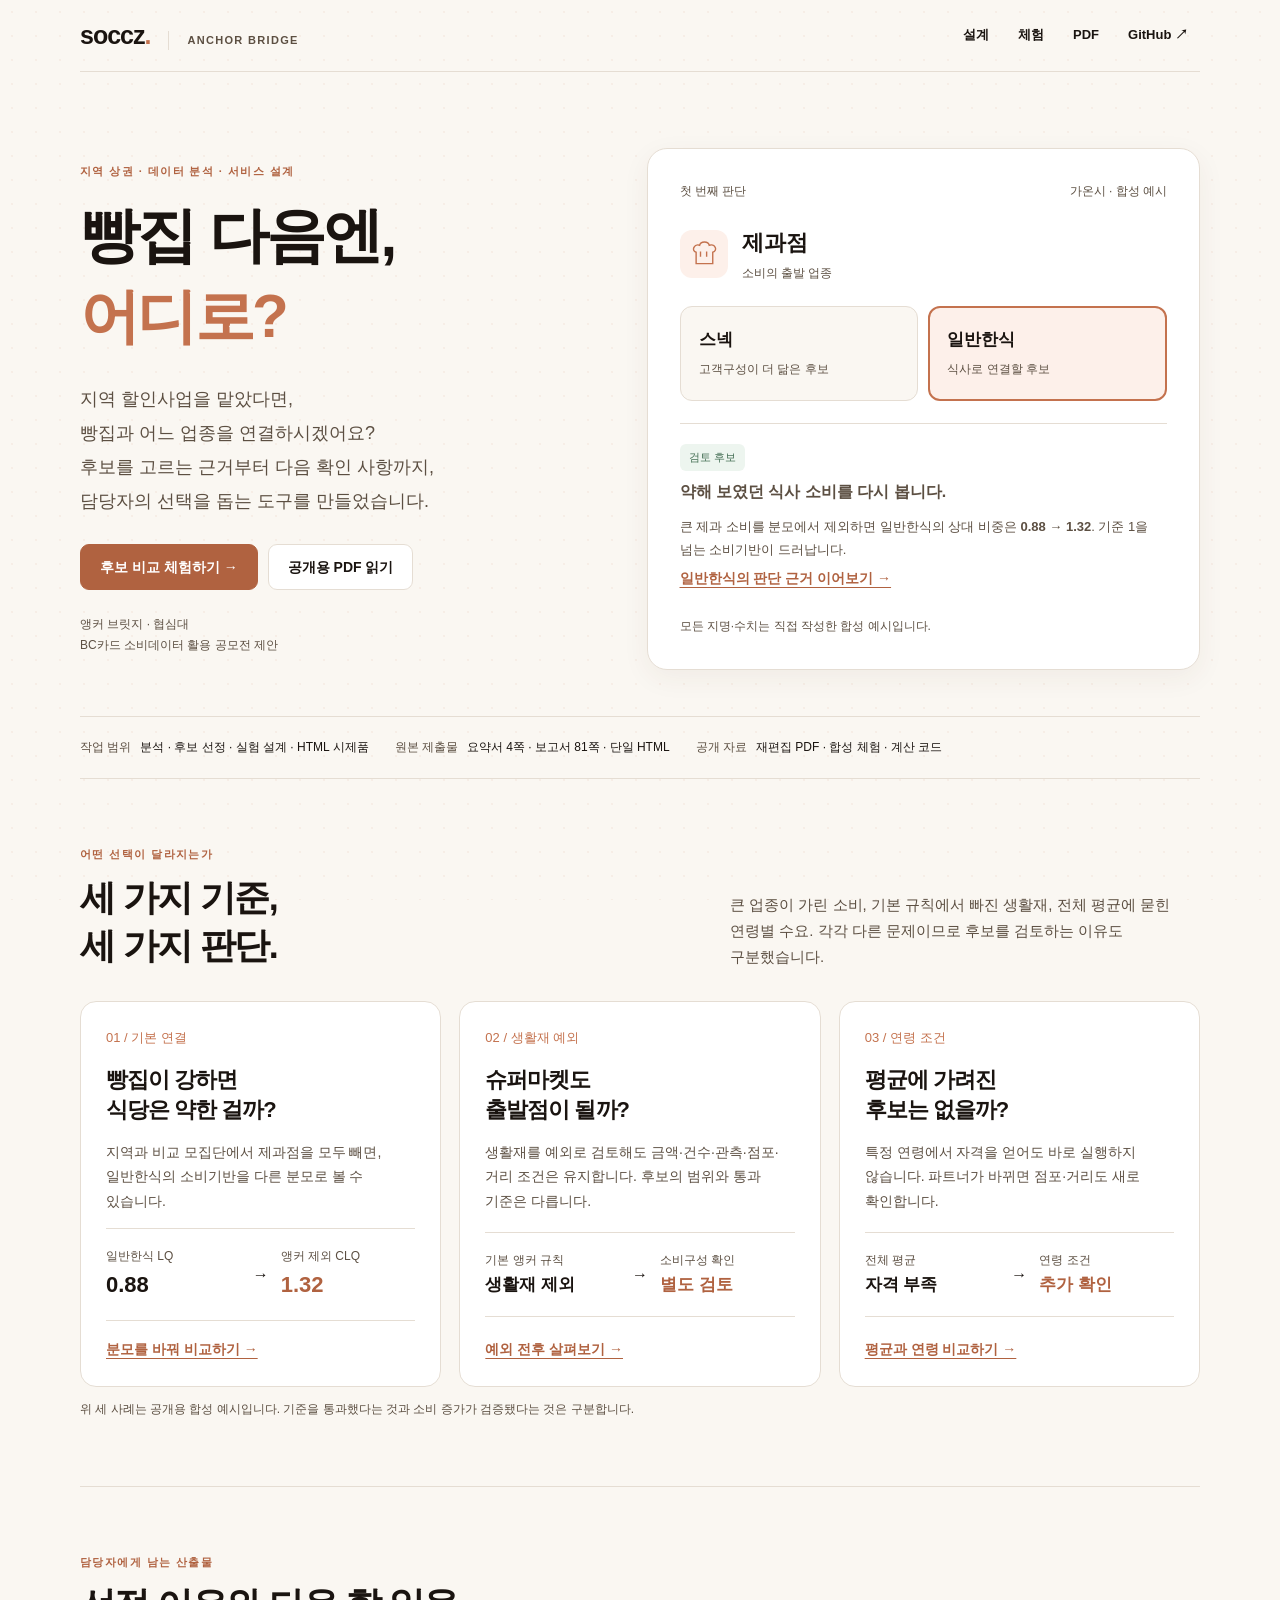
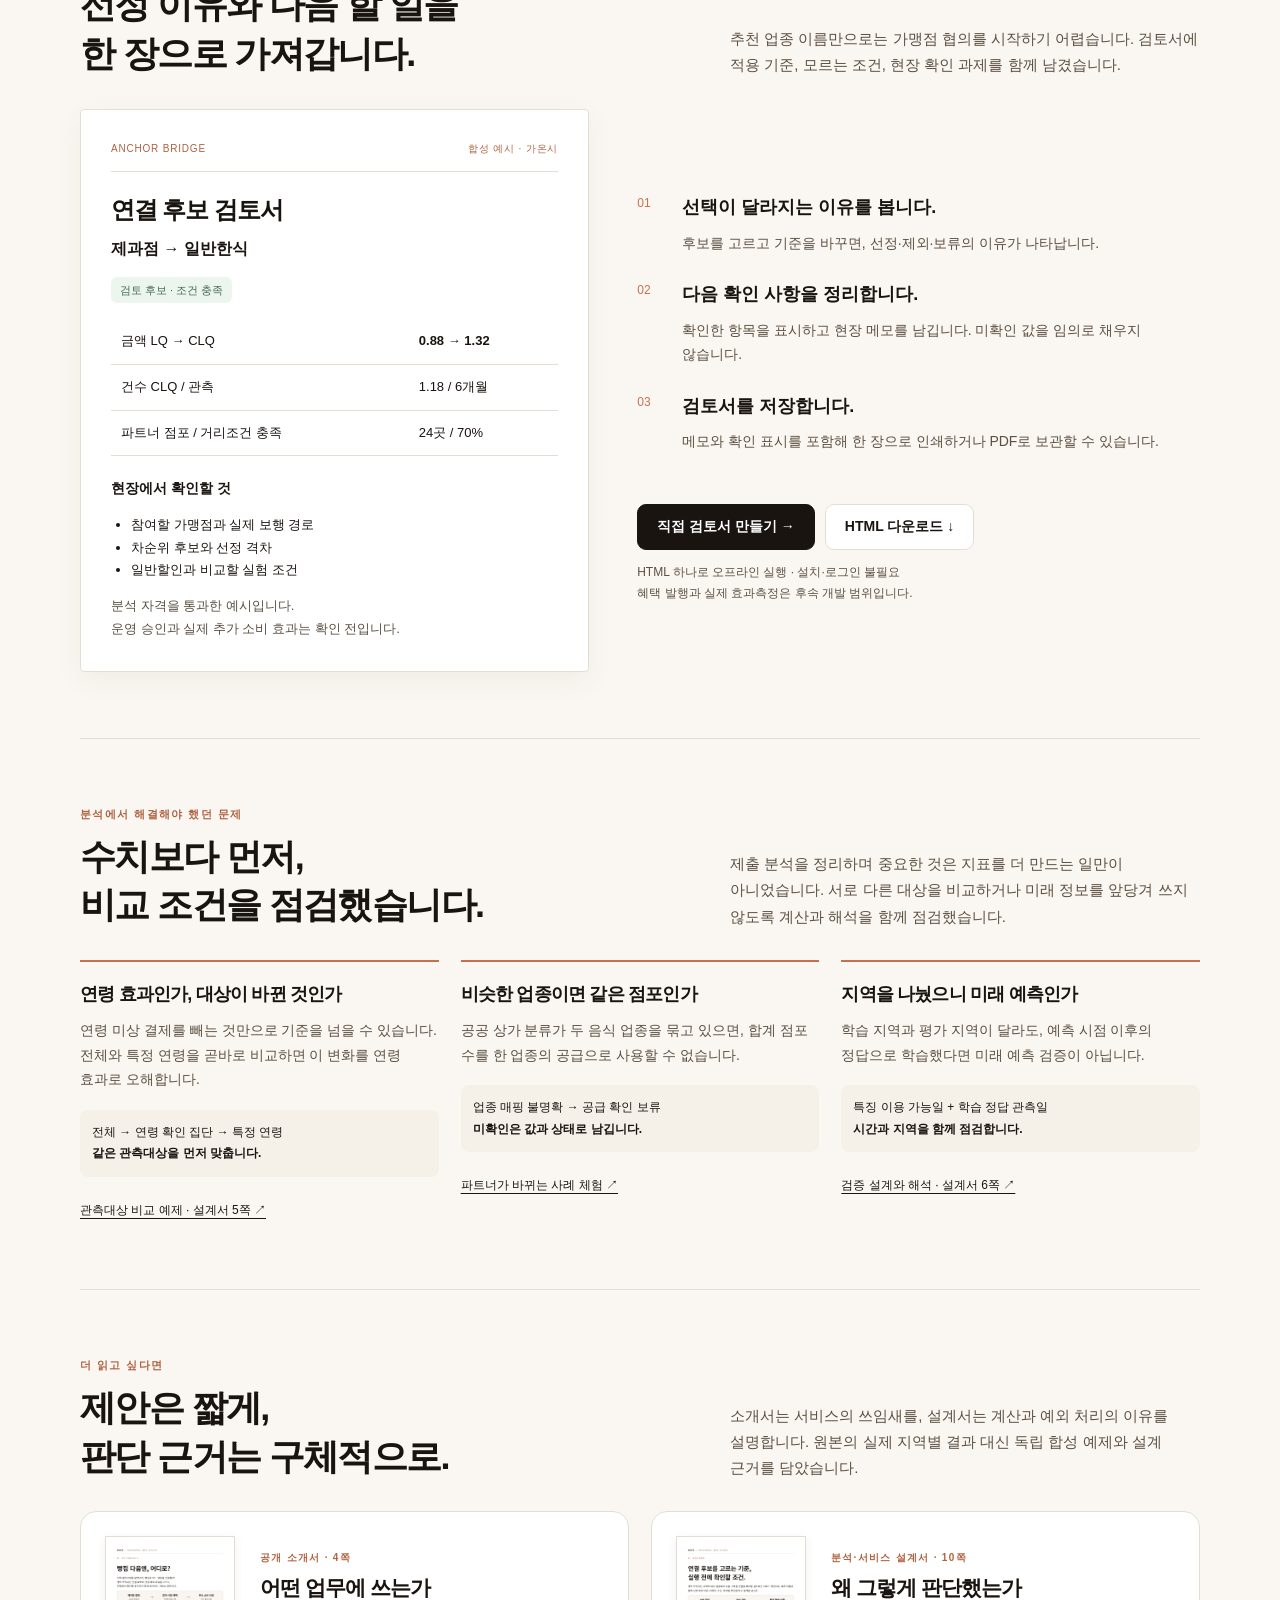
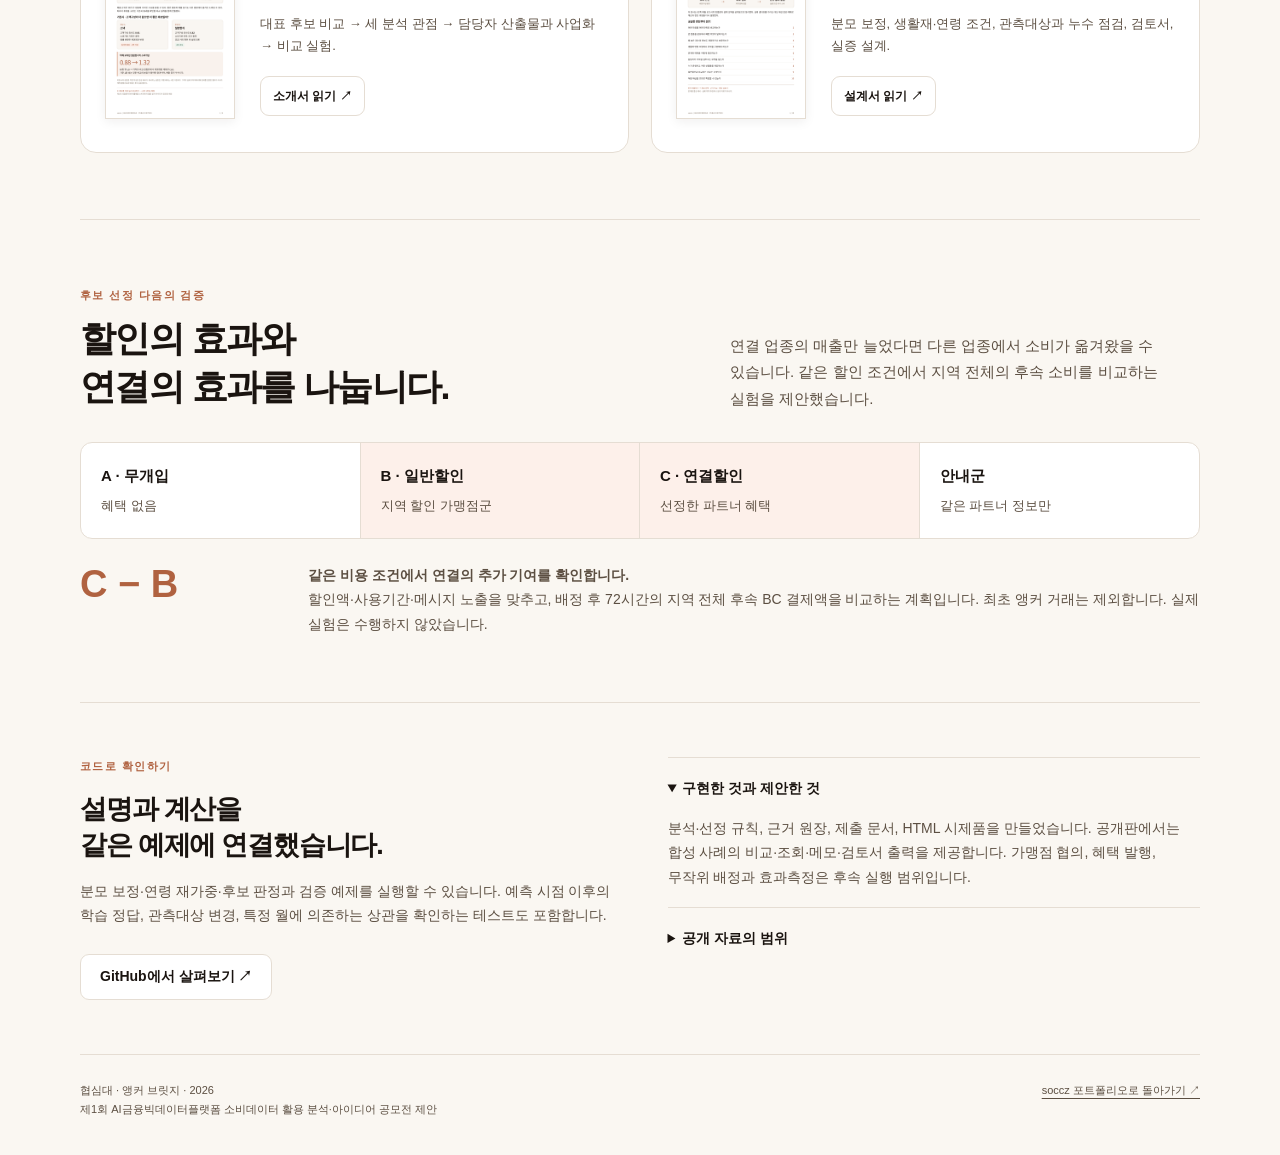
==== commit 83aaa887: "Carry landing choices through evidence and candidate reviews" ====
--- a/site/index.html
+++ b/site/index.html
@@ -1,10 +1,10 @@
 <!doctype html>
 <html lang="ko"><head><meta charset="utf-8"><meta name="viewport" content="width=device-width,initial-scale=1"><title>앵커 브릿지 — 빵집 다음엔 어디로? | soccz</title><meta name="description" content="상권 순위 다음의 선택을 설계했습니다. 두 후보를 비교하고, 선정·제외 이유를 확인하고, 현장 검토서를 가져가는 앵커 브릿지."><meta property="og:title" content="빵집 다음엔, 어디로? — 앵커 브릿지"><meta property="og:description" content="데이터 분석에서 후보 비교와 현장 검토서까지. 직접 체험하는 지역 상권 연결 제안."><meta property="og:image" content="https://soccz.github.io/projects/anchor-bridge/assets/og.png"><meta property="og:url" content="https://soccz.github.io/projects/anchor-bridge/"><meta property="og:type" content="website"><meta name="twitter:card" content="summary_large_image"><link rel="canonical" href="https://soccz.github.io/projects/anchor-bridge/"><link rel="stylesheet" href="styles.css"></head>
-<body><a class="skip" href="#main">본문으로 이동</a><div class="wrap"><header class="mast"><a class="brand" href="/">soccz<i>.</i><small>ANCHOR BRIDGE</small></a><nav class="nav" aria-label="프로젝트 메뉴"><a class="wide" href="#design">설계</a><a href="demo/">체험</a><a href="#documents">PDF</a><a class="wide" href="https://github.com/soccz/anchor-bridge">GitHub ↗</a></nav></header>
-<main id="main"><section class="hero"><div><span class="eyebrow">지역 상권 · 데이터 분석 · 서비스 설계</span><h1>빵집 다음엔,<br><span>어디로?</span></h1><p class="lead">지역 할인사업을 맡았다면,<br>빵집과 어느 업종을 연결하시겠어요?<br>후보를 고르는 근거부터 다음 확인 사항까지,<br>담당자의 선택을 돕는 도구를 만들었습니다.</p><div class="buttons"><a class="button accent" href="demo/">후보 비교 체험하기 →</a><a class="button light" href="#documents">공개용 PDF 읽기</a></div><p class="caption">앵커 브릿지 · 협심대<br>BC카드 소비데이터 활용 공모전 제안</p></div><div class="hero-demo"><div class="panel-label"><span>첫 번째 판단</span><span>가온시 · 합성 예시</span></div><div class="anchor-line"><svg viewBox="0 0 32 32" fill="none" stroke="currentColor" stroke-width="1.6" aria-hidden="true"><path d="M7 27V14C1 12 5 4 11 6c1-5 10-5 11 0 7-2 10 6 4 8v13H7Z"/><path d="M12 13v6m7-6v6"/></svg><div><strong>제과점</strong><small>소비의 출발 업종</small></div></div><div class="hero-choices"><button class="hero-choice" data-choice="snack" aria-pressed="false" type="button"><strong>스넥</strong><span>고객구성이 더 닮은 후보</span></button><button class="hero-choice" data-choice="meal" aria-pressed="true" type="button"><strong>일반한식</strong><span>식사로 연결할 후보</span></button></div><div class="mini-proof" id="hero-proof" aria-live="polite"><span class="pill good">검토 후보</span><p><strong>약해 보였던 식사 소비를 다시 봅니다.</strong></p><p>큰 제과 소비를 분모에서 제외하면 일반한식의 상대 비중은 <b>0.88 → 1.32</b>. 기준 1을 넘는 소비기반이 드러납니다.</p></div><a class="text-link" href="demo/">두 후보의 근거 직접 비교하기 →</a><p class="caption">모든 지명·수치는 직접 작성한 합성 예시입니다.</p></div></section>
+<body><a class="skip" href="#main">본문으로 이동</a><div class="wrap"><header class="mast"><a class="brand" href="/">soccz<i>.</i><small>ANCHOR BRIDGE</small></a><nav class="nav" aria-label="프로젝트 메뉴"><a class="wide" href="#design">설계</a><a data-demo-entry href="demo/">체험</a><a href="#documents">PDF</a><a class="wide" href="https://github.com/soccz/anchor-bridge">GitHub ↗</a></nav></header>
+<main id="main"><section class="hero"><div><span class="eyebrow">지역 상권 · 데이터 분석 · 서비스 설계</span><h1>빵집 다음엔,<br><span>어디로?</span></h1><p class="lead">지역 할인사업을 맡았다면,<br>빵집과 어느 업종을 연결하시겠어요?<br>후보를 고르는 근거부터 다음 확인 사항까지,<br>담당자의 선택을 돕는 도구를 만들었습니다.</p><div class="buttons"><a class="button accent" data-demo-entry href="demo/">후보 비교 체험하기 →</a><a class="button light" href="#documents">공개용 PDF 읽기</a></div><p class="caption">앵커 브릿지 · 협심대<br>BC카드 소비데이터 활용 공모전 제안</p></div><div class="hero-demo"><div class="panel-label"><span>첫 번째 판단</span><span>가온시 · 합성 예시</span></div><div class="anchor-line"><svg viewBox="0 0 32 32" fill="none" stroke="currentColor" stroke-width="1.6" aria-hidden="true"><path d="M7 27V14C1 12 5 4 11 6c1-5 10-5 11 0 7-2 10 6 4 8v13H7Z"/><path d="M12 13v6m7-6v6"/></svg><div><strong>제과점</strong><small>소비의 출발 업종</small></div></div><div class="hero-choices"><button class="hero-choice" data-choice="snack" aria-pressed="false" type="button"><strong>스넥</strong><span>고객구성이 더 닮은 후보</span></button><button class="hero-choice" data-choice="meal" aria-pressed="true" type="button"><strong>일반한식</strong><span>식사로 연결할 후보</span></button></div><div class="mini-proof" id="hero-proof" aria-live="polite"><span class="pill good">검토 후보</span><p><strong>약해 보였던 식사 소비를 다시 봅니다.</strong></p><p>큰 제과 소비를 분모에서 제외하면 일반한식의 상대 비중은 <b>0.88 → 1.32</b>. 기준 1을 넘는 소비기반이 드러납니다.</p></div><a class="text-link" id="hero-continue" href="demo/index.html?candidate=gaon-meal">일반한식의 판단 근거 이어보기 →</a><p class="caption">모든 지명·수치는 직접 작성한 합성 예시입니다.</p></div></section>
 <div class="meta-strip"><span>작업 범위<b>분석 · 후보 선정 · 실험 설계 · HTML 시제품</b></span><span>원본 제출물<b>요약서 4쪽 · 보고서 81쪽 · 단일 HTML</b></span><span>공개 자료<b>재편집 PDF · 합성 체험 · 계산 코드</b></span></div>
 <section class="section" id="design"><div class="section-head"><div><span class="eyebrow">어떤 선택이 달라지는가</span><h2>세 가지 기준,<br>세 가지 판단.</h2></div><p>큰 업종이 가린 소비, 기본 규칙에서 빠진 생활재, 전체 평균에 묻힌 연령별 수요. 각각 다른 문제이므로 후보를 검토하는 이유도 구분했습니다.</p></div><div class="case-grid"><article class="case-card"><span class="index">01 / 기본 연결</span><h3>빵집이 강하면<br>식당은 약한 걸까?</h3><p>지역과 비교 모집단에서 제과점을 모두 빼면, 일반한식의 소비기반을 다른 분모로 볼 수 있습니다.</p><div class="case-change"><span>일반한식 LQ<strong>0.88</strong></span><b>→</b><span>앵커 제외 CLQ<strong>1.32</strong></span></div><a class="text-link" href="demo/?case=base">분모를 바꿔 비교하기 →</a></article><article class="case-card"><span class="index">02 / 생활재 예외</span><h3>슈퍼마켓도<br>출발점이 될까?</h3><p>생활재를 예외로 검토해도 금액·건수·관측·점포·거리 조건은 유지합니다. 후보의 범위와 통과 기준은 다릅니다.</p><div class="case-change text"><span>기본 앵커 규칙<strong>생활재 제외</strong></span><b>→</b><span>소비구성 확인<strong>별도 검토</strong></span></div><a class="text-link" href="demo/?case=life">예외 전후 살펴보기 →</a></article><article class="case-card"><span class="index">03 / 연령 조건</span><h3>평균에 가려진<br>후보는 없을까?</h3><p>특정 연령에서 자격을 얻어도 바로 실행하지 않습니다. 파트너가 바뀌면 점포·거리도 새로 확인합니다.</p><div class="case-change text"><span>전체 평균<strong>자격 부족</strong></span><b>→</b><span>연령 조건<strong>추가 확인</strong></span></div><a class="text-link" href="demo/?case=age">평균과 연령 비교하기 →</a></article></div><p class="caption">위 세 사례는 공개용 합성 예시입니다. 기준을 통과했다는 것과 소비 증가가 검증됐다는 것은 구분합니다.</p></section>
-<section class="section" id="experience"><div class="section-head"><div><span class="eyebrow">담당자에게 남는 산출물</span><h2>선정 이유와 다음 할 일을<br>한 장으로 가져갑니다.</h2></div><p>추천 업종 이름만으로는 가맹점 협의를 시작하기 어렵습니다. 검토서에 적용 기준, 모르는 조건, 현장 확인 과제를 함께 남겼습니다.</p></div><div class="deliver-layout"><div class="review-paper" aria-label="합성 후보 검토서 예시"><div class="paper-head"><span>ANCHOR BRIDGE</span><span>합성 예시 · 가온시</span></div><h3>연결 후보 검토서</h3><p class="pair">제과점 → 일반한식</p><p style="margin-top:14px"><span class="pill good">검토 후보 · 조건 충족</span></p><table><tbody><tr><td>금액 LQ → CLQ</td><td><b>0.88 → 1.32</b></td></tr><tr><td>건수 CLQ / 관측</td><td>1.18 / 6개월</td></tr><tr><td>파트너 점포 / 거리조건 충족</td><td>24곳 / 70%</td></tr></tbody></table><h4>현장에서 확인할 것</h4><ul><li>참여할 가맹점과 실제 보행 경로</li><li>차순위 후보와 선정 격차</li><li>일반할인과 비교할 실험 조건</li></ul><p class="caption">분석 자격을 통과한 예시입니다.<br>운영 승인과 실제 추가 소비 효과는 확인 전입니다.</p></div><div><ol class="steps"><li><strong>선택이 달라지는 이유를 봅니다.</strong><span>후보를 고르고 기준을 바꾸면, 선정·제외·보류의 이유가 나타납니다.</span></li><li><strong>다음 확인 사항을 정리합니다.</strong><span>확인한 항목을 표시하고 현장 메모를 남깁니다. 미확인 값을 임의로 채우지 않습니다.</span></li><li><strong>검토서를 저장합니다.</strong><span>메모와 확인 표시를 포함해 한 장으로 인쇄하거나 PDF로 보관할 수 있습니다.</span></li></ol><div class="buttons"><a class="button" href="demo/">직접 검토서 만들기 →</a><a class="button light" href="demo/index.html" download="AnchorBridge_합성데모.html">HTML 다운로드 ↓</a></div><p class="caption">HTML 하나로 오프라인 실행 · 설치·로그인 불필요<br>혜택 발행과 실제 효과측정은 후속 개발 범위입니다.</p></div></div></section>
+<section class="section" id="experience"><div class="section-head"><div><span class="eyebrow">담당자에게 남는 산출물</span><h2>선정 이유와 다음 할 일을<br>한 장으로 가져갑니다.</h2></div><p>추천 업종 이름만으로는 가맹점 협의를 시작하기 어렵습니다. 검토서에 적용 기준, 모르는 조건, 현장 확인 과제를 함께 남겼습니다.</p></div><div class="deliver-layout"><div class="review-paper" aria-label="합성 후보 검토서 예시"><div class="paper-head"><span>ANCHOR BRIDGE</span><span>합성 예시 · 가온시</span></div><h3>연결 후보 검토서</h3><p class="pair">제과점 → 일반한식</p><p style="margin-top:14px"><span class="pill good">검토 후보 · 조건 충족</span></p><table><tbody><tr><td>금액 LQ → CLQ</td><td><b>0.88 → 1.32</b></td></tr><tr><td>건수 CLQ / 관측</td><td>1.18 / 6개월</td></tr><tr><td>파트너 점포 / 거리조건 충족</td><td>24곳 / 70%</td></tr></tbody></table><h4>현장에서 확인할 것</h4><ul><li>참여할 가맹점과 실제 보행 경로</li><li>차순위 후보와 선정 격차</li><li>일반할인과 비교할 실험 조건</li></ul><p class="caption">분석 자격을 통과한 예시입니다.<br>운영 승인과 실제 추가 소비 효과는 확인 전입니다.</p></div><div><ol class="steps"><li><strong>선택이 달라지는 이유를 봅니다.</strong><span>후보를 고르고 기준을 바꾸면, 선정·제외·보류의 이유가 나타납니다.</span></li><li><strong>다음 확인 사항을 정리합니다.</strong><span>확인한 항목을 표시하고 현장 메모를 남깁니다. 미확인 값을 임의로 채우지 않습니다.</span></li><li><strong>검토서를 저장합니다.</strong><span>메모와 확인 표시를 포함해 한 장으로 인쇄하거나 PDF로 보관할 수 있습니다.</span></li></ol><div class="buttons"><a class="button" data-demo-entry href="demo/">직접 검토서 만들기 →</a><a class="button light" href="demo/index.html" download="AnchorBridge_합성데모.html">HTML 다운로드 ↓</a></div><p class="caption">HTML 하나로 오프라인 실행 · 설치·로그인 불필요<br>혜택 발행과 실제 효과측정은 후속 개발 범위입니다.</p></div></div></section>
 <section class="section" id="decisions"><div class="section-head"><div><span class="eyebrow">분석에서 해결해야 했던 문제</span><h2>수치보다 먼저,<br>비교 조건을 점검했습니다.</h2></div><p>제출 분석을 정리하며 중요한 것은 지표를 더 만드는 일만이 아니었습니다. 서로 다른 대상을 비교하거나 미래 정보를 앞당겨 쓰지 않도록 계산과 해석을 함께 점검했습니다.</p></div><div class="decision-notes"><article class="decision-note"><h3>연령 효과인가, 대상이 바뀐 것인가</h3><p>연령 미상 결제를 빼는 것만으로 기준을 넘을 수 있습니다. 전체와 특정 연령을 곧바로 비교하면 이 변화를 연령 효과로 오해합니다.</p><div class="path">전체 → 연령 확인 집단 → 특정 연령<br><b>같은 관측대상을 먼저 맞춥니다.</b></div><a href="documents/AnchorBridge_Public_Methods.pdf#page=5">관측대상 비교 예제 · 설계서 5쪽 ↗</a></article><article class="decision-note"><h3>비슷한 업종이면 같은 점포인가</h3><p>공공 상가 분류가 두 음식 업종을 묶고 있으면, 합계 점포 수를 한 업종의 공급으로 사용할 수 없습니다.</p><div class="path">업종 매핑 불명확 → 공급 확인 보류<br><b>미확인은 값과 상태로 남깁니다.</b></div><a href="demo/?case=age">파트너가 바뀌는 사례 체험 ↗</a></article><article class="decision-note"><h3>지역을 나눴으니 미래 예측인가</h3><p>학습 지역과 평가 지역이 달라도, 예측 시점 이후의 정답으로 학습했다면 미래 예측 검증이 아닙니다.</p><div class="path">특징 이용 가능일 + 학습 정답 관측일<br><b>시간과 지역을 함께 점검합니다.</b></div><a href="documents/AnchorBridge_Public_Methods.pdf#page=6">검증 설계와 해석 · 설계서 6쪽 ↗</a></article></div></section>
 <section class="section" id="documents"><div class="section-head"><div><span class="eyebrow">더 읽고 싶다면</span><h2>제안은 짧게,<br>판단 근거는 구체적으로.</h2></div><p>소개서는 서비스의 쓰임새를, 설계서는 계산과 예외 처리의 이유를 설명합니다. 원본의 실제 지역별 결과 대신 독립 합성 예제와 설계 근거를 담았습니다.</p></div><div class="documents"><article class="document"><a href="documents/AnchorBridge_Public_Brief.pdf" aria-label="공개 소개서 열기"><img src="assets/brief-cover.png" width="600" height="849" alt="앵커 브릿지 공개 소개서 첫 페이지" loading="lazy"></a><div><span class="eyebrow">공개 소개서 · 4쪽</span><h3>어떤 업무에 쓰는가</h3><p>대표 후보 비교 → 세 분석 관점 → 담당자 산출물과 사업화 → 비교 실험.</p><a class="button light" href="documents/AnchorBridge_Public_Brief.pdf">소개서 읽기 ↗</a></div></article><article class="document"><a href="documents/AnchorBridge_Public_Methods.pdf" aria-label="공개 설계서 열기"><img src="assets/methods-cover.png" width="600" height="849" alt="앵커 브릿지 분석·서비스 설계서 첫 페이지" loading="lazy"></a><div><span class="eyebrow">분석·서비스 설계서 · 10쪽</span><h3>왜 그렇게 판단했는가</h3><p>분모 보정, 생활재·연령 조건, 관측대상과 누수 점검, 검토서, 실증 설계.</p><a class="button light" href="documents/AnchorBridge_Public_Methods.pdf">설계서 읽기 ↗</a></div></article></div></section>
 <section class="section" id="experiment"><div class="section-head"><div><span class="eyebrow">후보 선정 다음의 검증</span><h2>할인의 효과와<br>연결의 효과를 나눕니다.</h2></div><p>연결 업종의 매출만 늘었다면 다른 업종에서 소비가 옮겨왔을 수 있습니다. 같은 할인 조건에서 지역 전체의 후속 소비를 비교하는 실험을 제안했습니다.</p></div><div class="trial-arms"><div><b>A · 무개입</b>혜택 없음</div><div class="focus"><b>B · 일반할인</b>지역 할인 가맹점군</div><div class="focus"><b>C · 연결할인</b>선정한 파트너 혜택</div><div><b>안내군</b>같은 파트너 정보만</div></div><div class="experiment-bottom"><strong>C − B</strong><p><b>같은 비용 조건에서 연결의 추가 기여를 확인합니다.</b><br>할인액·사용기간·메시지 노출을 맞추고, 배정 후 72시간의 지역 전체 후속 BC 결제액을 비교하는 계획입니다. 최초 앵커 거래는 제외합니다. 실제 실험은 수행하지 않았습니다.</p></div></section>
@@ -14,6 +14,10 @@
 'use strict';
 document.querySelectorAll('[data-choice]').forEach(button=>button.addEventListener('click',()=>{
  document.querySelectorAll('[data-choice]').forEach(b=>b.setAttribute('aria-pressed',String(b===button)));
+ const candidate=button.dataset.choice==='snack'?'gaon-snack':'gaon-meal';
+ document.querySelector('#hero-continue').href='demo/index.html?candidate='+candidate;
+ document.querySelector('#hero-continue').textContent=(candidate==='gaon-snack'?'스넥':'일반한식')+'의 판단 근거 이어보기 →';
+ document.querySelectorAll('[data-demo-entry]').forEach(link=>link.href='demo/index.html?candidate='+candidate);
  document.querySelector('#hero-proof').innerHTML=button.dataset.choice==='meal'?'<span class="pill good">검토 후보</span><p><strong>약해 보였던 식사 소비를 다시 봅니다.</strong></p><p>큰 제과 소비를 분모에서 제외하면 일반한식의 상대 비중은 <b>0.88 → 1.32</b>. 기준 1을 넘는 소비기반이 드러납니다.</p>':'<span class="pill stop">탐색적 제외 · 시연 가정</span><p><strong>고객이 닮았다는 이유만으로 고르지 않습니다.</strong></p><p>스넥은 소비기반 기준을 넘지만, 월별 지표가 제과점과 반대로 움직이는 상황입니다. <b>연결 효과를 입증한 것은 아닙니다.</b></p>';
 }));
 </script></body></html>
--- a/site/styles.css
+++ b/site/styles.css
@@ -11,3 +11,7 @@
 
 .explorer-toolbar{margin-top:20px;max-width:540px}.explorer-body{margin-top:16px}
 @media(max-width:680px){.start-example [role=status]{order:-1}.explorer-toolbar{max-width:none}}
+
+.chosen-summary{display:flex;align-items:center;justify-content:space-between;gap:22px;padding:18px 20px;margin-bottom:24px;background:var(--warm);border:1px solid var(--border);border-radius:12px}
+.chosen-summary p{font-size:13px;color:var(--muted);margin-top:8px}.chosen-summary .chosen-label{color:var(--text);margin:0 0 9px;font-size:14px}.chosen-summary .button{flex-shrink:0}
+@media(max-width:680px){.chosen-summary{align-items:start;flex-direction:column;gap:14px;padding:16px}.chosen-summary .button{min-height:42px;font-size:12px}}
